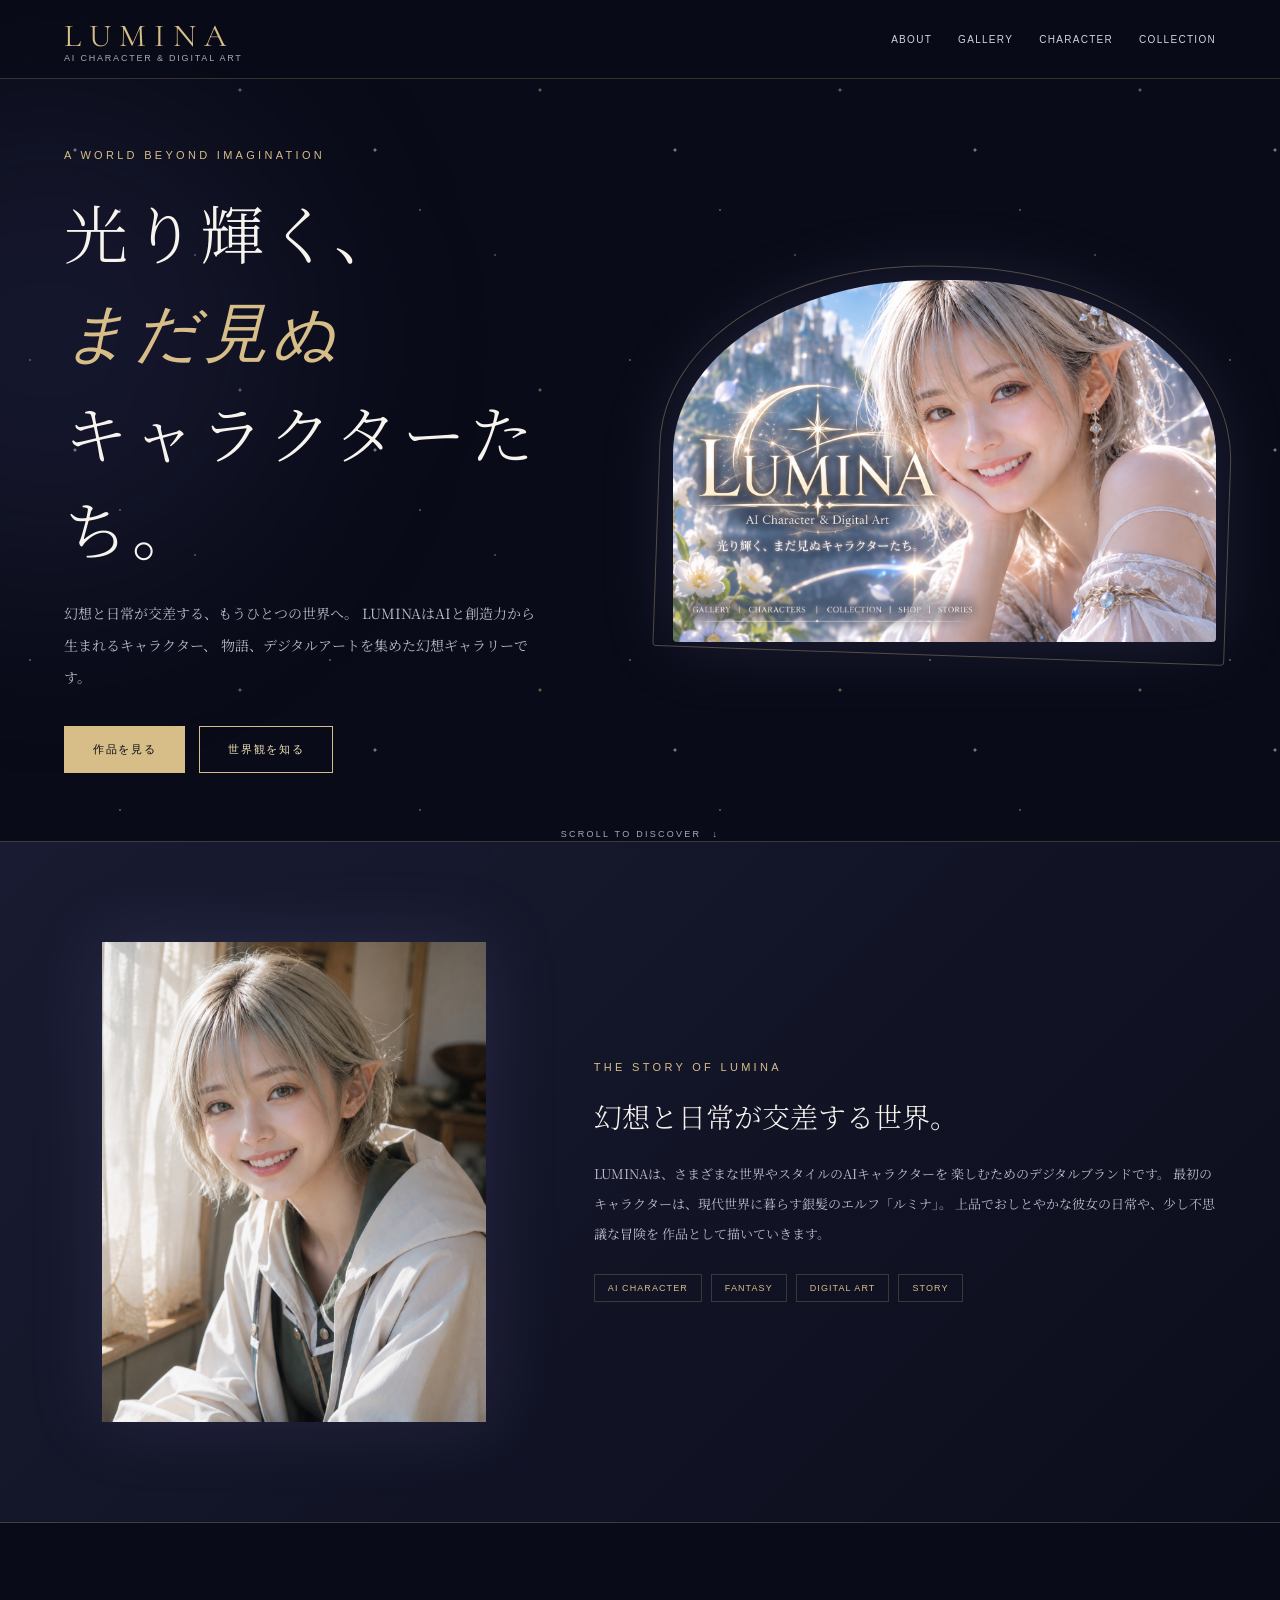
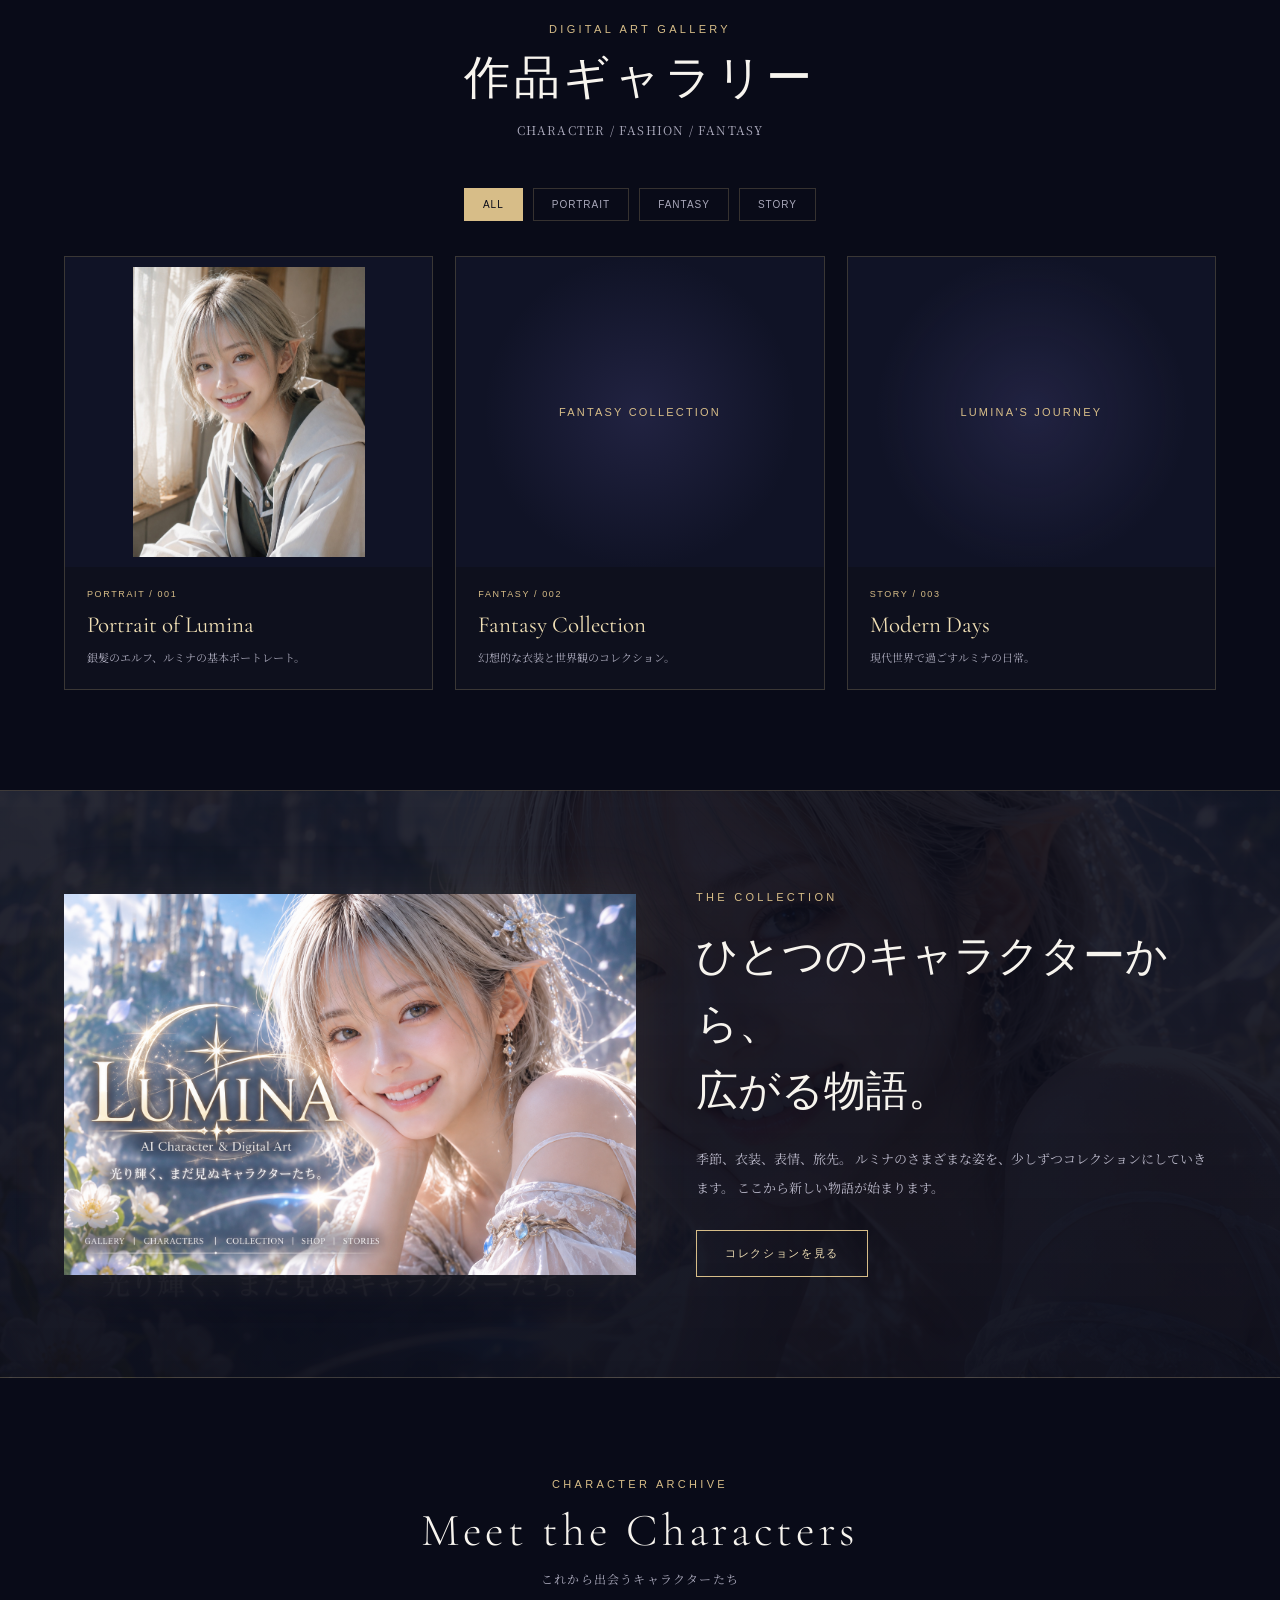
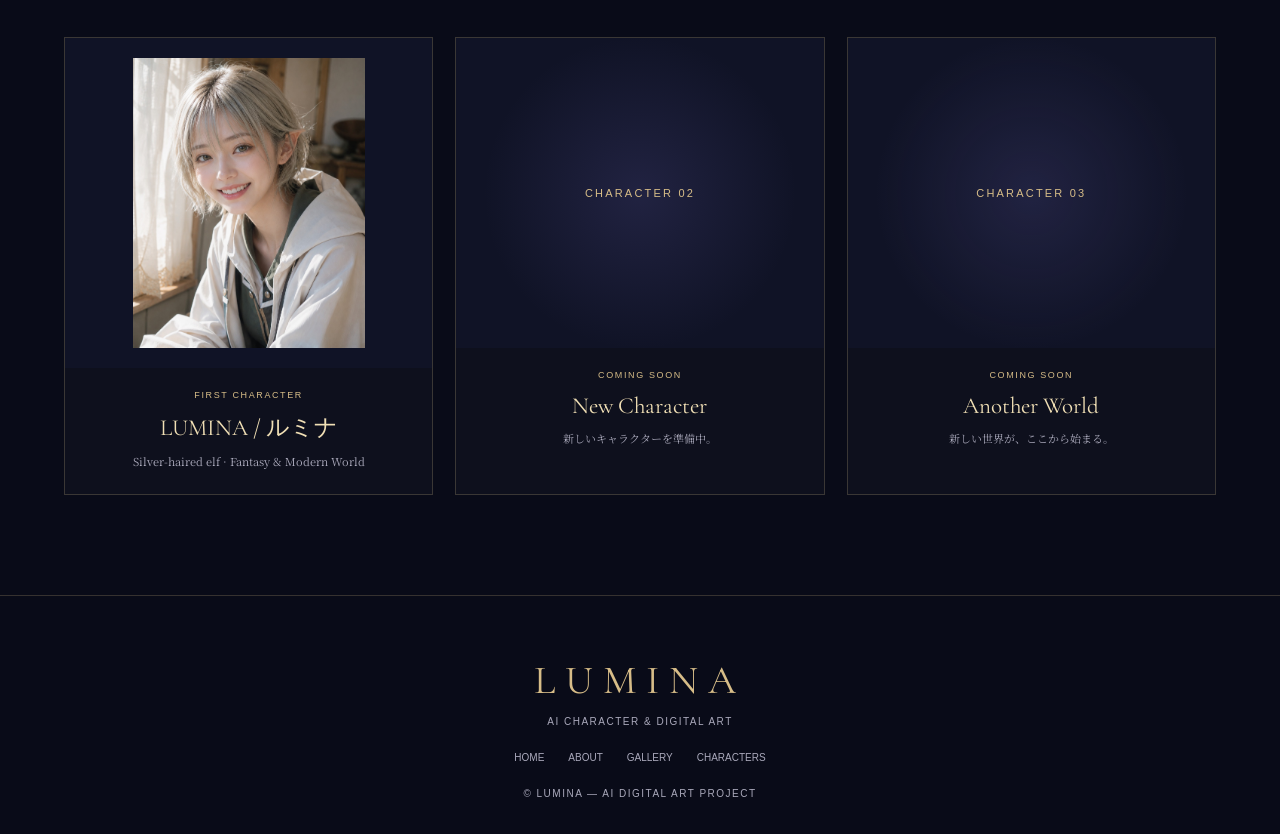
==== index.html @ 254a648f "Add files via upload" ====
<!DOCTYPE html>
<html lang="ja">
<head>
<meta charset="UTF-8">
<meta name="viewport" content="width=device-width, initial-scale=1.0">
<meta name="theme-color" content="#090b18">
<meta name="description" content="LUMINA — AI Character & Digital Art. 幻想と光が交差するキャラクターギャラリー。">
<title>LUMINA | AI Character & Digital Art</title>

<style>
@import url('https://fonts.googleapis.com/css2?family=Cormorant+Garamond:wght@300;400;500;600&family=Noto+Serif+JP:wght@300;400;500&display=swap');

:root {
  --bg: #090b18;
  --bg2: #111528;
  --gold: #d7bd88;
  --gold-light: #f0dfb5;
  --white: #f7f4ee;
  --muted: #aaa9bb;
  --line: rgba(215,189,136,.22);
}

* {
  box-sizing: border-box;
  margin: 0;
  padding: 0;
}

html {
  scroll-behavior: smooth;
  scroll-padding-top: 90px;
}

body {
  background: var(--bg);
  color: var(--white);
  font-family: "Noto Serif JP", serif;
  overflow-x: hidden;
}

a {
  color: inherit;
  text-decoration: none;
}

img {
  max-width: 100%;
  display: block;
}

.wrap {
  width: min(1180px, 90%);
  margin: auto;
}

/* 星空背景 */

.stars {
  position: fixed;
  inset: 0;
  pointer-events: none;
  z-index: -1;
  background:
    radial-gradient(1px 1px at 10% 20%, #fff 50%, transparent 100%),
    radial-gradient(2px 2px at 80% 30%, #d7bd88 50%, transparent 100%),
    radial-gradient(1px 1px at 40% 70%, #fff 50%, transparent 100%),
    radial-gradient(1px 1px at 65% 85%, #c7d7ff 50%, transparent 100%),
    radial-gradient(2px 2px at 25% 50%, #fff 50%, transparent 100%);
  background-size: 300px 300px;
  opacity: .45;
  animation: starMove 80s linear infinite;
}

@keyframes starMove {
  from { transform: translateY(0); }
  to { transform: translateY(-300px); }
}

.glow {
  position: fixed;
  width: 500px;
  height: 500px;
  border-radius: 50%;
  background: rgba(111,105,190,.12);
  filter: blur(100px);
  pointer-events: none;
  z-index: -1;
  top: 10%;
  left: -200px;
}

/* ヘッダー */

header {
  position: sticky;
  top: 0;
  z-index: 100;
  background: rgba(9,11,24,.82);
  backdrop-filter: blur(18px);
  border-bottom: 1px solid var(--line);
}

.nav {
  min-height: 78px;
  display: flex;
  align-items: center;
  justify-content: space-between;
  gap: 25px;
}

.logo {
  font-family: "Cormorant Garamond", serif;
  font-size: 32px;
  letter-spacing: .25em;
  color: var(--gold);
}

.logo small {
  display: block;
  font: 9px sans-serif;
  letter-spacing: .2em;
  color: var(--muted);
  margin-top: -2px;
}

nav {
  display: flex;
  gap: 26px;
  font: 10px sans-serif;
  letter-spacing: .13em;
  color: #d5d2df;
}

nav a {
  transition: color .3s;
}

nav a:hover {
  color: var(--gold);
}

/* 共通 */

.eyebrow {
  font: 11px sans-serif;
  letter-spacing: .3em;
  text-transform: uppercase;
  color: var(--gold);
}

.section-head {
  text-align: center;
  margin-bottom: 50px;
}

.section-head h2 {
  font: 300 clamp(30px,4vw,46px) "Cormorant Garamond", serif;
  margin: 12px 0;
  letter-spacing: .08em;
}

.section-head p {
  font-size: 12px;
  color: var(--muted);
  letter-spacing: .1em;
}

section {
  padding: 100px 0;
}

/* ヒーロー */

.hero {
  min-height: 650px;
  display: grid;
  grid-template-columns: 1fr 1fr;
  align-items: center;
  gap: 65px;
  padding-top: 70px;
  padding-bottom: 90px;
}

.hero-copy {
  animation: fadeUp 1.2s ease both;
}

.hero h1 {
  font-size: clamp(38px,5vw,68px);
  font-weight: 300;
  line-height: 1.5;
  margin: 22px 0;
  letter-spacing: .06em;
}

.hero h1 span {
  color: var(--gold);
  font-family: "Cormorant Garamond", serif;
  font-style: italic;
}

.lead {
  color: #b9b7c8;
  font-size: 14px;
  line-height: 2.3;
  max-width: 480px;
}

.buttons {
  display: flex;
  flex-wrap: wrap;
  gap: 14px;
  margin-top: 32px;
}

.btn {
  display: inline-block;
  padding: 15px 28px;
  border: 1px solid var(--gold);
  color: var(--gold-light);
  font: 11px sans-serif;
  letter-spacing: .15em;
  transition: .3s;
}

.btn:hover {
  background: var(--gold);
  color: var(--bg);
  transform: translateY(-3px);
  box-shadow: 0 8px 30px rgba(215,189,136,.18);
}

.btn.primary {
  background: var(--gold);
  color: var(--bg);
}

.hero-image {
  position: relative;
  animation: fadeIn 1.5s ease both;
}

.hero-image::before {
  content: "";
  position: absolute;
  inset: -14px;
  border: 1px solid rgba(215,189,136,.35);
  border-radius: 48% 48% 4px 4px;
  transform: rotate(2deg);
}

.hero-image img {
  width: 100%;
  max-height: 570px;
  object-fit: contain;
  border-radius: 48% 48% 4px 4px;
  position: relative;
  filter: drop-shadow(0 0 35px rgba(151,143,220,.16));
}

.image-caption {
  position: absolute;
  bottom: 20px;
  left: 20px;
  padding: 13px 18px;
  background: rgba(9,11,24,.82);
  border: 1px solid var(--line);
  color: var(--gold-light);
  font: 11px sans-serif;
  letter-spacing: .12em;
}

/* ボタンの光 */

.scroll-note {
  text-align: center;
  color: var(--muted);
  font: 9px sans-serif;
  letter-spacing: .25em;
  margin-top: -35px;
}

/* ABOUT */

.about {
  background: linear-gradient(135deg, rgba(26,29,51,.95), rgba(12,14,28,.95));
  border-top: 1px solid var(--line);
  border-bottom: 1px solid var(--line);
}

.about-grid {
  display: grid;
  grid-template-columns: .85fr 1.15fr;
  align-items: center;
  gap: 70px;
}

.about-image img {
  width: 100%;
  max-height: 480px;
  object-fit: contain;
  filter: drop-shadow(0 0 35px rgba(151,143,220,.15));
}

.about h3 {
  font-size: 28px;
  font-weight: 300;
  line-height: 1.8;
  margin: 18px 0;
}

.about p {
  color: #b9b7c8;
  font-size: 13px;
  line-height: 2.3;
}

.tags {
  display: flex;
  flex-wrap: wrap;
  gap: 9px;
  margin-top: 25px;
}

.tag {
  padding: 8px 13px;
  border: 1px solid var(--line);
  color: var(--gold);
  font: 9px sans-serif;
  letter-spacing: .12em;
}

/* ギャラリー */

.gallery-controls {
  display: flex;
  justify-content: center;
  flex-wrap: wrap;
  gap: 10px;
  margin-bottom: 35px;
}

.filter-btn {
  background: transparent;
  border: 1px solid var(--line);
  color: var(--muted);
  padding: 10px 18px;
  cursor: pointer;
  font: 10px sans-serif;
  letter-spacing: .1em;
  transition: .3s;
}

.filter-btn:hover,
.filter-btn.active {
  color: var(--bg);
  background: var(--gold);
  border-color: var(--gold);
}

.cards {
  display: grid;
  grid-template-columns: repeat(3,1fr);
  gap: 22px;
}

.card {
  background: rgba(255,255,255,.025);
  border: 1px solid var(--line);
  overflow: hidden;
  transition: .4s;
}

.card:hover {
  transform: translateY(-8px);
  border-color: rgba(215,189,136,.6);
  box-shadow: 0 18px 45px rgba(0,0,0,.2);
}

.card img {
  width: 100%;
  height: 310px;
  object-fit: contain;
  background: #101326;
  padding: 10px;
}

.card-body {
  padding: 22px;
}

.card h3 {
  font: 23px "Cormorant Garamond", serif;
  color: var(--gold-light);
  margin-bottom: 8px;
}

.card p {
  color: var(--muted);
  font-size: 11px;
  line-height: 1.9;
}

.card-category {
  font: 9px sans-serif;
  color: var(--gold);
  letter-spacing: .18em;
  margin-bottom: 12px;
}

.placeholder {
  height: 310px;
  display: flex;
  align-items: center;
  justify-content: center;
  background:
    radial-gradient(circle at center, rgba(111,105,190,.18), transparent 65%),
    #101326;
  color: var(--gold);
  font: 11px sans-serif;
  letter-spacing: .2em;
}

/* COLLECTION */

.collection {
  background:
    linear-gradient(rgba(9,11,24,.88),rgba(9,11,24,.95)),
    url("assets/lumina-brand-poster.png") center/cover;
  border-top: 1px solid var(--line);
  border-bottom: 1px solid var(--line);
}

.collection-grid {
  display: grid;
  grid-template-columns: 1.1fr 1fr;
  gap: 60px;
  align-items: center;
}

.collection img {
  width: 100%;
  max-height: 500px;
  object-fit: contain;
  filter: drop-shadow(0 0 25px rgba(215,189,136,.1));
}

.collection h3 {
  font: 300 clamp(28px,4vw,42px) "Cormorant Garamond", serif;
  line-height: 1.6;
  margin: 20px 0;
}

.collection p {
  color: #b9b7c8;
  font-size: 13px;
  line-height: 2.2;
  margin-bottom: 28px;
}

/* キャラクター */

.character-card {
  text-align: center;
}

.character-card img {
  height: 330px;
  object-fit: contain;
  padding: 20px;
}

.character-card .card-body {
  text-align: center;
}

/* フッター */

footer {
  padding: 60px 0 35px;
  text-align: center;
  border-top: 1px solid var(--line);
}

.footlogo {
  font: 40px "Cormorant Garamond", serif;
  letter-spacing: .25em;
  color: var(--gold);
}

footer p {
  font: 10px sans-serif;
  color: var(--muted);
  letter-spacing: .15em;
  margin-top: 12px;
}

.footer-links {
  display: flex;
  justify-content: center;
  gap: 24px;
  margin: 25px 0;
  font: 10px sans-serif;
  color: var(--muted);
}

/* スクロール表示アニメーション */

.reveal {
  opacity: 0;
  transform: translateY(35px);
  transition: opacity .8s ease, transform .8s ease;
}

.reveal.visible {
  opacity: 1;
  transform: translateY(0);
}

@keyframes fadeUp {
  from { opacity: 0; transform: translateY(25px); }
  to { opacity: 1; transform: translateY(0); }
}

@keyframes fadeIn {
  from { opacity: 0; }
  to { opacity: 1; }
}

/* スマホ対応 */

@media(max-width: 760px) {
  .nav {
    min-height: 68px;
    flex-wrap: wrap;
    padding: 12px 0;
  }

  .logo {
    font-size: 27px;
  }

  nav {
    width: 100%;
    justify-content: space-between;
    gap: 8px;
    font-size: 9px;
  }

  section {
    padding: 70px 0;
  }

  .hero {
    grid-template-columns: 1fr;
    gap: 35px;
    padding-top: 40px;
  }

  .hero-image {
    order: -1;
  }

  .hero-image img {
    max-height: 430px;
  }

  .hero h1 {
    font-size: 39px;
  }

  .about-grid,
  .collection-grid {
    grid-template-columns: 1fr;
    gap: 35px;
  }

  .about-image img {
    max-height: 350px;
  }

  .cards {
    grid-template-columns: 1fr;
  }

  .card img,
  .placeholder {
    height: 330px;
  }

  .footer-links {
    flex-wrap: wrap;
  }
}

@media(prefers-reduced-motion: reduce) {
  *, *::before, *::after {
    animation-duration: .01ms !important;
    transition-duration: .01ms !important;
    scroll-behavior: auto !important;
  }
}


/* ギャラリー拡大表示 */
.gallery-modal {
  position: fixed;
  inset: 0;
  z-index: 9999;
  background: rgba(5, 6, 15, 0.96);
  display: none;
  align-items: center;
  justify-content: center;
  padding: 25px;
}

.gallery-modal.open {
  display: flex;
}

.gallery-modal img {
  max-width: 90%;
  max-height: 85vh;
  object-fit: contain;
  box-shadow: 0 0 40px rgba(215,189,136,.15);
}

.modal-close,
.modal-prev,
.modal-next {
  position: absolute;
  background: transparent;
  border: 1px solid rgba(215,189,136,.5);
  color: #f0dfb5;
  cursor: pointer;
  padding: 12px 18px;
  font-size: 20px;
}

.modal-close {
  top: 20px;
  right: 20px;
}

.modal-prev {
  left: 20px;
}

.modal-next {
  right: 20px;
}

.modal-count {
  position: absolute;
  bottom: 20px;
  color: #d7bd88;
  font: 12px sans-serif;
  letter-spacing: .15em;
}

#gallery .card img {
  cursor: zoom-in;
}

@media(max-width: 600px) {
  .modal-prev {
    left: 5px;
  }

  .modal-next {
    right: 5px;
  }

  .gallery-modal img {
    max-width: 100%;
    max-height: 75vh;
  }
}

  
</style>

<style>
/* ギャラリー画像をクリックできるようにする */
#gallery .card img {
  cursor: zoom-in;
}

/* 拡大画面 */
.gallery-modal {
  position: fixed;
  inset: 0;
  z-index: 99999;
  background: rgba(5, 6, 15, 0.96);
  display: none;
  align-items: center;
  justify-content: center;
  padding: 25px;
}

.gallery-modal.open {
  display: flex;
}

.gallery-modal img {
  max-width: 90%;
  max-height: 85vh;
  object-fit: contain;
}
</style>
  
</head>

<body>

<div class="stars"></div>
<div class="glow"></div>

<header>
  <div class="wrap nav">
    <a class="logo" href="#home">
      LUMINA
      <small>AI CHARACTER & DIGITAL ART</small>
    </a>

    <nav>
      <a href="#about">ABOUT</a>
      <a href="#gallery">GALLERY</a>
      <a href="#characters">CHARACTER</a>
      <a href="#collection">COLLECTION</a>
    </nav>
  </div>
</header>

<main>

<!-- メインビジュアル -->
<section class="wrap hero" id="home">

  <div class="hero-copy">
    <div class="eyebrow">A world beyond imagination</div>

    <h1>
      光り輝く、<br>
      <span>まだ見ぬ</span><br>
      キャラクターたち。
    </h1>

    <p class="lead">
      幻想と日常が交差する、もうひとつの世界へ。
      LUMINAはAIと創造力から生まれるキャラクター、
      物語、デジタルアートを集めた幻想ギャラリーです。
    </p>

    <div class="buttons">
      <a class="btn primary" href="#gallery">作品を見る</a>
      <a class="btn" href="#about">世界観を知る</a>
    </div>
  </div>

  <div class="hero-image">
    <img src="assets/lumina-brand-poster.png"
         alt="LUMINAのメインビジュアル">
  </div>

</section>

<div class="scroll-note">SCROLL TO DISCOVER　↓</div>

<!-- ブランド紹介 -->
<section class="about" id="about">
  <div class="wrap about-grid reveal">

    <div class="about-image">
      <img src="assets/lumina-character.png" alt="銀髪のエルフ、ルミナ">
    </div>

    <div>
      <div class="eyebrow">The Story of LUMINA</div>

      <h3>幻想と日常が交差する世界。</h3>

      <p>
        LUMINAは、さまざまな世界やスタイルのAIキャラクターを
        楽しむためのデジタルブランドです。
        最初のキャラクターは、現代世界に暮らす銀髪のエルフ「ルミナ」。
        上品でおしとやかな彼女の日常や、少し不思議な冒険を
        作品として描いていきます。
      </p>

      <div class="tags">
        <span class="tag">AI CHARACTER</span>
        <span class="tag">FANTASY</span>
        <span class="tag">DIGITAL ART</span>
        <span class="tag">STORY</span>
      </div>
    </div>

  </div>
</section>

<!-- ギャラリー -->
<section id="gallery">
  <div class="wrap">

    <div class="section-head reveal">
      <div class="eyebrow">Digital Art Gallery</div>
      <h2>作品ギャラリー</h2>
      <p>CHARACTER / FASHION / FANTASY</p>
    </div>

    <div class="gallery-controls reveal">
      <button class="filter-btn active" data-filter="all">ALL</button>
      <button class="filter-btn" data-filter="portrait">PORTRAIT</button>
      <button class="filter-btn" data-filter="fantasy">FANTASY</button>
      <button class="filter-btn" data-filter="story">STORY</button>
    </div>

    <div class="cards">

      <article class="card reveal" data-category="portrait">
        <img src="assets/lumina-character.png" alt="ルミナのポートレート">
        <div class="card-body">
          <div class="card-category">PORTRAIT / 001</div>
          <h3>Portrait of Lumina</h3>
          <p>銀髪のエルフ、ルミナの基本ポートレート。</p>
        </div>
      </article>

      <article class="card reveal" data-category="fantasy">
        <div class="placeholder">FANTASY COLLECTION</div>
        <div class="card-body">
          <div class="card-category">FANTASY / 002</div>
          <h3>Fantasy Collection</h3>
          <p>幻想的な衣装と世界観のコレクション。</p>
        </div>
      </article>

      <article class="card reveal" data-category="story">
        <div class="placeholder">LUMINA'S JOURNEY</div>
        <div class="card-body">
          <div class="card-category">STORY / 003</div>
          <h3>Modern Days</h3>
          <p>現代世界で過ごすルミナの日常。</p>
        </div>
      </article>

    </div>
  </div>
</section>

<!-- コレクション -->
<section class="collection" id="collection">
  <div class="wrap collection-grid reveal">

    <div>
      <img src="assets/lumina-brand-poster.png" alt="LUMINAコレクション">
    </div>

    <div>
      <div class="eyebrow">The Collection</div>

      <h3>
        ひとつのキャラクターから、<br>
        広がる物語。
      </h3>

      <p>
        季節、衣装、表情、旅先。
        ルミナのさまざまな姿を、少しずつコレクションにしていきます。
        ここから新しい物語が始まります。
      </p>

      <a class="btn" href="#gallery">コレクションを見る</a>
    </div>

  </div>
</section>

<!-- キャラクター図鑑 -->
<section id="characters">
  <div class="wrap">

    <div class="section-head reveal">
      <div class="eyebrow">Character Archive</div>
      <h2>Meet the Characters</h2>
      <p>これから出会うキャラクターたち</p>
    </div>

    <div class="cards">

      <article class="card character-card reveal">
        <img src="assets/lumina-character.png" alt="ルミナ">
        <div class="card-body">
          <div class="card-category">FIRST CHARACTER</div>
          <h3>LUMINA / ルミナ</h3>
          <p>Silver-haired elf · Fantasy & Modern World</p>
        </div>
      </article>

      <article class="card character-card reveal">
        <div class="placeholder">CHARACTER 02</div>
        <div class="card-body">
          <div class="card-category">COMING SOON</div>
          <h3>New Character</h3>
          <p>新しいキャラクターを準備中。</p>
        </div>
      </article>

      <article class="card character-card reveal">
        <div class="placeholder">CHARACTER 03</div>
        <div class="card-body">
          <div class="card-category">COMING SOON</div>
          <h3>Another World</h3>
          <p>新しい世界が、ここから始まる。</p>
        </div>
      </article>

    </div>
  </div>
</section>

</main>

<footer id="contact">
  <div class="wrap">
    <div class="footlogo">LUMINA</div>
    <p>AI CHARACTER & DIGITAL ART</p>

    <div class="footer-links">
      <a href="#home">HOME</a>
      <a href="#about">ABOUT</a>
      <a href="#gallery">GALLERY</a>
      <a href="#characters">CHARACTERS</a>
    </div>

    <p>© LUMINA — AI DIGITAL ART PROJECT</p>
  </div>
</footer>



<!-- ギャラリー拡大画面 -->  
<div class="gallery-modal" id="galleryModal">
  <button class="modal-close" id="modalClose">×</button>
  <button class="modal-prev" id="modalPrev">❮</button>
  <img id="modalImage" src="" alt="拡大画像">
  <button class="modal-next" id="modalNext">❯</button>
  <div class="modal-count" id="modalCount"></div>
</div>
  
<script>
// スクロールすると各セクションがふわっと表示される
const observer = new IntersectionObserver((entries) => {
  entries.forEach(entry => {
    if (entry.isIntersecting) {
      entry.target.classList.add("visible");
      observer.unobserve(entry.target);
    }
  });
}, {
  threshold: 0.12
});

document.querySelectorAll(".reveal").forEach(element => {
  observer.observe(element);
});

// ギャラリーのカテゴリ切り替え
const filterButtons = document.querySelectorAll(".filter-btn");
const galleryCards = document.querySelectorAll("#gallery .card");

filterButtons.forEach(button => {
  button.addEventListener("click", () => {
    filterButtons.forEach(item => item.classList.remove("active"));
    button.classList.add("active");

    const filter = button.dataset.filter;

    galleryCards.forEach(card => {
      const category = card.dataset.category;
      const show = filter === "all" || category === filter;

      card.style.display = show ? "" : "none";
    });
  });
});



/* ギャラリー拡大・スライド機能 */
const galleryImages = Array.from(
  document.querySelectorAll("#gallery .cards .card img")
);

// 画像の枚数を確認
console.log("ギャラリー画像の枚数:", galleryImages.length);

const modal = document.getElementById("galleryModal");
const modalImage = document.getElementById("modalImage");
const modalCount = document.getElementById("modalCount");

let currentImage = 0;

function showGalleryImage(index) {
  if (galleryImages.length === 0) return;

  currentImage =
    (index + galleryImages.length) % galleryImages.length;

  modalImage.src = galleryImages[currentImage].src;
  modalImage.alt = galleryImages[currentImage].alt;
  modalCount.textContent =
    `${currentImage + 1} / ${galleryImages.length}`;

  modal.classList.add("open");
}

galleryImages.forEach((img, index) => {
  img.addEventListener("click", () => {
    showGalleryImage(index);
  });
});


document.getElementById("modalClose").onclick = () => {
  modal.classList.remove("open");
};

document.getElementById("modalPrev").onclick = () => {
  showGalleryImage(currentImage - 1);
};

document.getElementById("modalNext").onclick = () => {
  showGalleryImage(currentImage + 1);
};

// 背景をクリックして閉じる
modal.addEventListener("click", event => {
  if (event.target === modal) {
    modal.classList.remove("open");
  }
});

// キーボード操作
document.addEventListener("keydown", event => {
  if (!modal.classList.contains("open")) return;

  if (event.key === "Escape") {
    modal.classList.remove("open");
  }

  if (event.key === "ArrowRight") {
    showGalleryImage(currentImage + 1);
  }

  
  if (event.key === "ArrowLeft") {
    showGalleryImage(currentImage - 1);
  }
});

// JavaScriptはここで終了
</script>
</body>
</html>
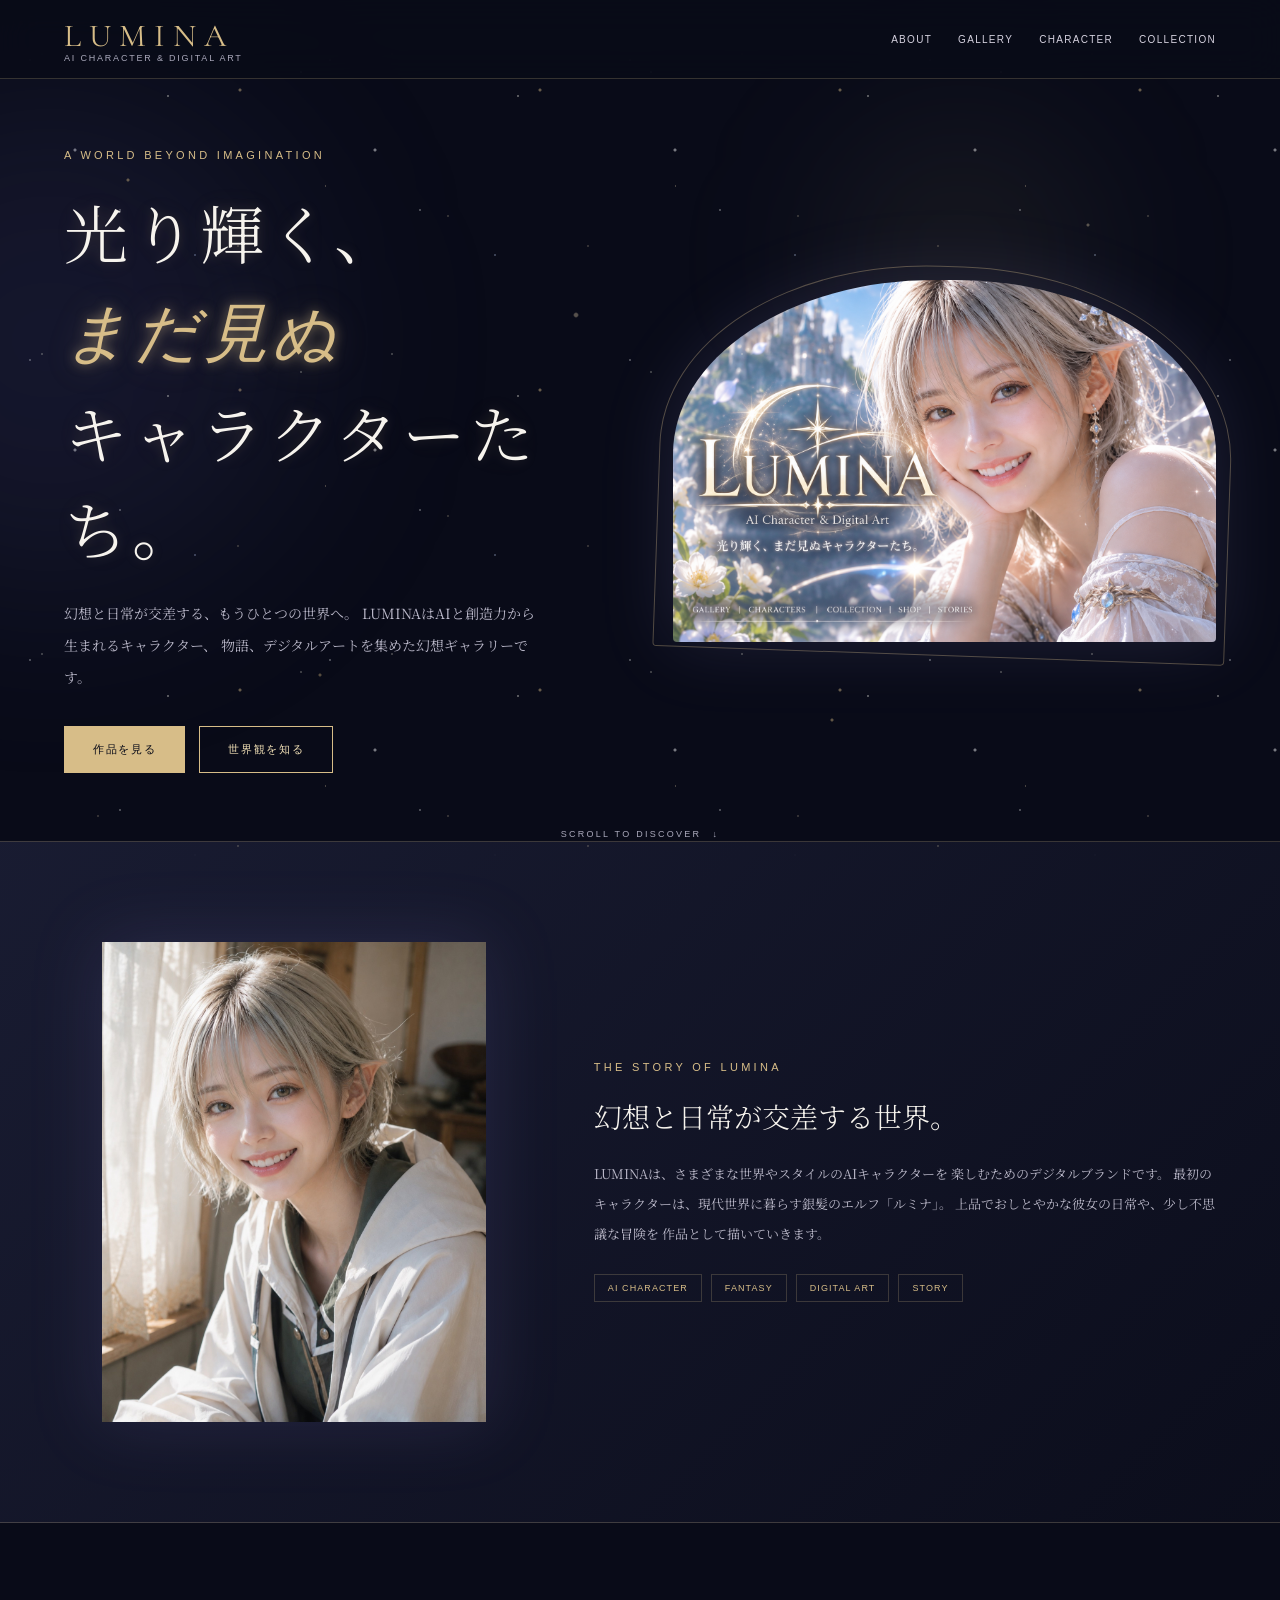
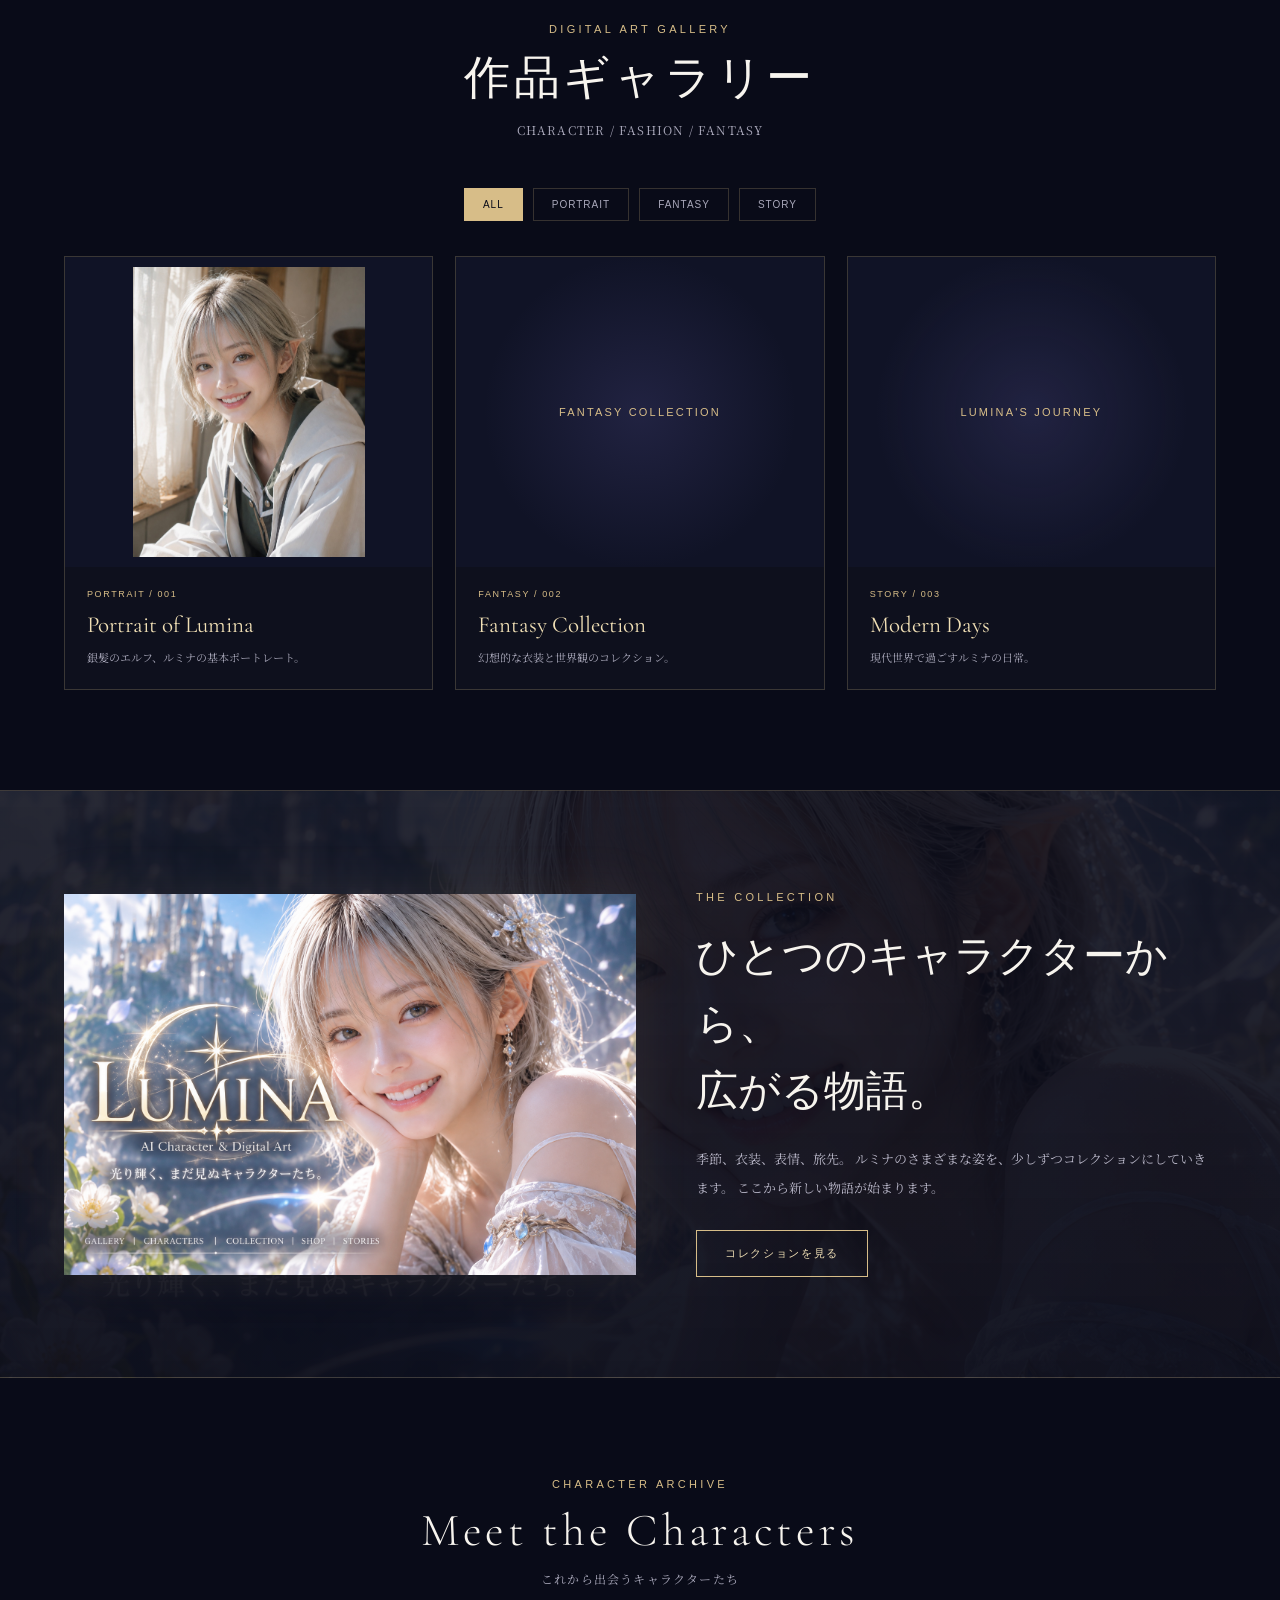
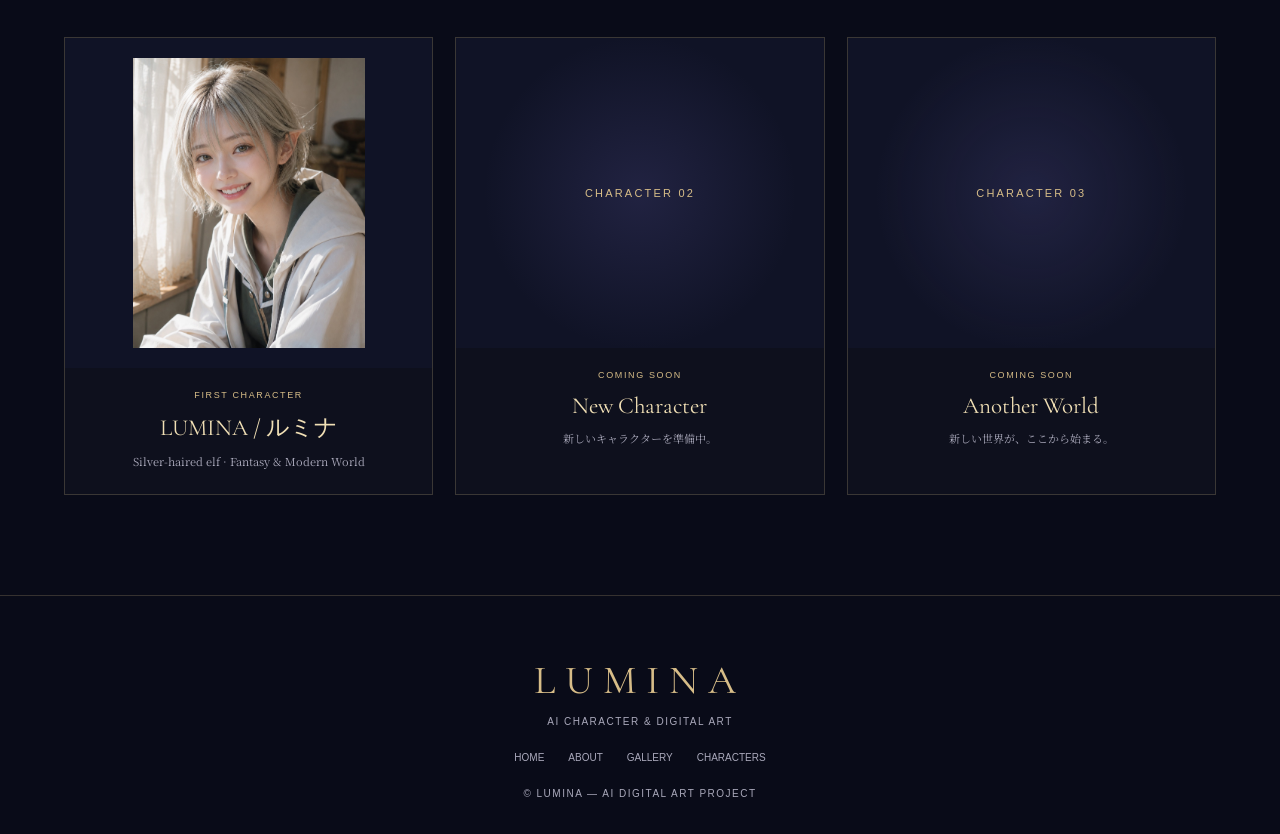
==== commit 3704afa8: "Update LUMINA website" ====
--- a/index.html
+++ b/index.html
@@ -6,6 +6,7 @@
 <meta name="theme-color" content="#090b18">
 <meta name="description" content="LUMINA — AI Character & Digital Art. 幻想と光が交差するキャラクターギャラリー。">
 <title>LUMINA | AI Character & Digital Art</title>
+<link rel="stylesheet" href="css/style.css">
 
 <style>
 @import url('https://fonts.googleapis.com/css2?family=Cormorant+Garamond:wght@300;400;500;600&family=Noto+Serif+JP:wght@300;400;500&display=swap');
@@ -949,118 +950,7 @@
   <div class="modal-count" id="modalCount"></div>
 </div>
   
-<script>
-// スクロールすると各セクションがふわっと表示される
-const observer = new IntersectionObserver((entries) => {
-  entries.forEach(entry => {
-    if (entry.isIntersecting) {
-      entry.target.classList.add("visible");
-      observer.unobserve(entry.target);
-    }
-  });
-}, {
-  threshold: 0.12
-});
-
-document.querySelectorAll(".reveal").forEach(element => {
-  observer.observe(element);
-});
-
-// ギャラリーのカテゴリ切り替え
-const filterButtons = document.querySelectorAll(".filter-btn");
-const galleryCards = document.querySelectorAll("#gallery .card");
-
-filterButtons.forEach(button => {
-  button.addEventListener("click", () => {
-    filterButtons.forEach(item => item.classList.remove("active"));
-    button.classList.add("active");
-
-    const filter = button.dataset.filter;
-
-    galleryCards.forEach(card => {
-      const category = card.dataset.category;
-      const show = filter === "all" || category === filter;
-
-      card.style.display = show ? "" : "none";
-    });
-  });
-});
-
-
-
-/* ギャラリー拡大・スライド機能 */
-const galleryImages = Array.from(
-  document.querySelectorAll("#gallery .cards .card img")
-);
-
-// 画像の枚数を確認
-console.log("ギャラリー画像の枚数:", galleryImages.length);
-
-const modal = document.getElementById("galleryModal");
-const modalImage = document.getElementById("modalImage");
-const modalCount = document.getElementById("modalCount");
-
-let currentImage = 0;
-
-function showGalleryImage(index) {
-  if (galleryImages.length === 0) return;
-
-  currentImage =
-    (index + galleryImages.length) % galleryImages.length;
-
-  modalImage.src = galleryImages[currentImage].src;
-  modalImage.alt = galleryImages[currentImage].alt;
-  modalCount.textContent =
-    `${currentImage + 1} / ${galleryImages.length}`;
-
-  modal.classList.add("open");
-}
-
-galleryImages.forEach((img, index) => {
-  img.addEventListener("click", () => {
-    showGalleryImage(index);
-  });
-});
-
-
-document.getElementById("modalClose").onclick = () => {
-  modal.classList.remove("open");
-};
-
-document.getElementById("modalPrev").onclick = () => {
-  showGalleryImage(currentImage - 1);
-};
-
-document.getElementById("modalNext").onclick = () => {
-  showGalleryImage(currentImage + 1);
-};
-
-// 背景をクリックして閉じる
-modal.addEventListener("click", event => {
-  if (event.target === modal) {
-    modal.classList.remove("open");
-  }
-});
-
-// キーボード操作
-document.addEventListener("keydown", event => {
-  if (!modal.classList.contains("open")) return;
-
-  if (event.key === "Escape") {
-    modal.classList.remove("open");
-  }
-
-  if (event.key === "ArrowRight") {
-    showGalleryImage(currentImage + 1);
-  }
-
-  
-  if (event.key === "ArrowLeft") {
-    showGalleryImage(currentImage - 1);
-  }
-});
-
-// JavaScriptはここで終了
-</script>
+
+<script src="js/script.js" defer></script>
 </body>
 </html>
--- a/css/style.css
+++ b/css/style.css
@@ -0,0 +1,987 @@
+
+@import url('https://fonts.googleapis.com/css2?family=Cormorant+Garamond:wght@300;400;500;600&family=Noto+Serif+JP:wght@300;400;500&display=swap');
+
+:root {
+  --bg: #090b18;
+  --bg2: #111528;
+  --gold: #d7bd88;
+  --gold-light: #f0dfb5;
+  --white: #f7f4ee;
+  --muted: #aaa9bb;
+  --line: rgba(215,189,136,.22);
+}
+
+* {
+  box-sizing: border-box;
+  margin: 0;
+  padding: 0;
+}
+
+html {
+  scroll-behavior: smooth;
+  scroll-padding-top: 90px;
+}
+
+body {
+  background: var(--bg);
+  color: var(--white);
+  font-family: "Noto Serif JP", serif;
+  overflow-x: hidden;
+}
+
+a {
+  color: inherit;
+  text-decoration: none;
+}
+
+img {
+  max-width: 100%;
+  display: block;
+}
+
+.wrap {
+  width: min(1180px, 90%);
+  margin: auto;
+}
+
+/* 星空背景 */
+
+.stars {
+  position: fixed;
+  inset: 0;
+  pointer-events: none;
+  z-index: -1;
+  background:
+    radial-gradient(1px 1px at 10% 20%, #fff 50%, transparent 100%),
+    radial-gradient(2px 2px at 80% 30%, #d7bd88 50%, transparent 100%),
+    radial-gradient(1px 1px at 40% 70%, #fff 50%, transparent 100%),
+    radial-gradient(1px 1px at 65% 85%, #c7d7ff 50%, transparent 100%),
+    radial-gradient(2px 2px at 25% 50%, #fff 50%, transparent 100%);
+  background-size: 300px 300px;
+  opacity: .45;
+  animation: starMove 80s linear infinite;
+}
+
+@keyframes starMove {
+  from { transform: translateY(0); }
+  to { transform: translateY(-300px); }
+}
+
+.glow {
+  position: fixed;
+  width: 500px;
+  height: 500px;
+  border-radius: 50%;
+  background: rgba(111,105,190,.12);
+  filter: blur(100px);
+  pointer-events: none;
+  z-index: -1;
+  top: 10%;
+  left: -200px;
+}
+
+/* ヘッダー */
+
+header {
+  position: sticky;
+  top: 0;
+  z-index: 100;
+  background: rgba(9,11,24,.82);
+  backdrop-filter: blur(18px);
+  border-bottom: 1px solid var(--line);
+}
+
+.nav {
+  min-height: 78px;
+  display: flex;
+  align-items: center;
+  justify-content: space-between;
+  gap: 25px;
+}
+
+.logo {
+  font-family: "Cormorant Garamond", serif;
+  font-size: 32px;
+  letter-spacing: .25em;
+  color: var(--gold);
+}
+
+.logo small {
+  display: block;
+  font: 9px sans-serif;
+  letter-spacing: .2em;
+  color: var(--muted);
+  margin-top: -2px;
+}
+
+nav {
+  display: flex;
+  gap: 26px;
+  font: 10px sans-serif;
+  letter-spacing: .13em;
+  color: #d5d2df;
+}
+
+nav a {
+  transition: color .3s;
+}
+
+nav a:hover {
+  color: var(--gold);
+}
+
+/* 共通 */
+
+.eyebrow {
+  font: 11px sans-serif;
+  letter-spacing: .3em;
+  text-transform: uppercase;
+  color: var(--gold);
+}
+
+.section-head {
+  text-align: center;
+  margin-bottom: 50px;
+}
+
+.section-head h2 {
+  font: 300 clamp(30px,4vw,46px) "Cormorant Garamond", serif;
+  margin: 12px 0;
+  letter-spacing: .08em;
+}
+
+.section-head p {
+  font-size: 12px;
+  color: var(--muted);
+  letter-spacing: .1em;
+}
+
+section {
+  padding: 100px 0;
+}
+
+/* ヒーロー */
+
+.hero {
+  min-height: 650px;
+  display: grid;
+  grid-template-columns: 1fr 1fr;
+  align-items: center;
+  gap: 65px;
+  padding-top: 70px;
+  padding-bottom: 90px;
+}
+
+.hero-copy {
+  animation: fadeUp 1.2s ease both;
+}
+
+.hero h1 {
+  font-size: clamp(38px,5vw,68px);
+  font-weight: 300;
+  line-height: 1.5;
+  margin: 22px 0;
+  letter-spacing: .06em;
+}
+
+.hero h1 span {
+  color: var(--gold);
+  font-family: "Cormorant Garamond", serif;
+  font-style: italic;
+}
+
+.lead {
+  color: #b9b7c8;
+  font-size: 14px;
+  line-height: 2.3;
+  max-width: 480px;
+}
+
+.buttons {
+  display: flex;
+  flex-wrap: wrap;
+  gap: 14px;
+  margin-top: 32px;
+}
+
+.btn {
+  display: inline-block;
+  padding: 15px 28px;
+  border: 1px solid var(--gold);
+  color: var(--gold-light);
+  font: 11px sans-serif;
+  letter-spacing: .15em;
+  transition: .3s;
+}
+
+.btn:hover {
+  background: var(--gold);
+  color: var(--bg);
+  transform: translateY(-3px);
+  box-shadow: 0 8px 30px rgba(215,189,136,.18);
+}
+
+.btn.primary {
+  background: var(--gold);
+  color: var(--bg);
+}
+
+.hero-image {
+  position: relative;
+  animation: fadeIn 1.5s ease both;
+}
+
+.hero-image::before {
+  content: "";
+  position: absolute;
+  inset: -14px;
+  border: 1px solid rgba(215,189,136,.35);
+  border-radius: 48% 48% 4px 4px;
+  transform: rotate(2deg);
+}
+
+.hero-image img {
+  width: 100%;
+  max-height: 570px;
+  object-fit: contain;
+  border-radius: 48% 48% 4px 4px;
+  position: relative;
+  filter: drop-shadow(0 0 35px rgba(151,143,220,.16));
+}
+
+.image-caption {
+  position: absolute;
+  bottom: 20px;
+  left: 20px;
+  padding: 13px 18px;
+  background: rgba(9,11,24,.82);
+  border: 1px solid var(--line);
+  color: var(--gold-light);
+  font: 11px sans-serif;
+  letter-spacing: .12em;
+}
+
+/* ボタンの光 */
+
+.scroll-note {
+  text-align: center;
+  color: var(--muted);
+  font: 9px sans-serif;
+  letter-spacing: .25em;
+  margin-top: -35px;
+}
+
+/* ABOUT */
+
+.about {
+  background: linear-gradient(135deg, rgba(26,29,51,.95), rgba(12,14,28,.95));
+  border-top: 1px solid var(--line);
+  border-bottom: 1px solid var(--line);
+}
+
+.about-grid {
+  display: grid;
+  grid-template-columns: .85fr 1.15fr;
+  align-items: center;
+  gap: 70px;
+}
+
+.about-image img {
+  width: 100%;
+  max-height: 480px;
+  object-fit: contain;
+  filter: drop-shadow(0 0 35px rgba(151,143,220,.15));
+}
+
+.about h3 {
+  font-size: 28px;
+  font-weight: 300;
+  line-height: 1.8;
+  margin: 18px 0;
+}
+
+.about p {
+  color: #b9b7c8;
+  font-size: 13px;
+  line-height: 2.3;
+}
+
+.tags {
+  display: flex;
+  flex-wrap: wrap;
+  gap: 9px;
+  margin-top: 25px;
+}
+
+.tag {
+  padding: 8px 13px;
+  border: 1px solid var(--line);
+  color: var(--gold);
+  font: 9px sans-serif;
+  letter-spacing: .12em;
+}
+
+/* ギャラリー */
+
+.gallery-controls {
+  display: flex;
+  justify-content: center;
+  flex-wrap: wrap;
+  gap: 10px;
+  margin-bottom: 35px;
+}
+
+.filter-btn {
+  background: transparent;
+  border: 1px solid var(--line);
+  color: var(--muted);
+  padding: 10px 18px;
+  cursor: pointer;
+  font: 10px sans-serif;
+  letter-spacing: .1em;
+  transition: .3s;
+}
+
+.filter-btn:hover,
+.filter-btn.active {
+  color: var(--bg);
+  background: var(--gold);
+  border-color: var(--gold);
+}
+
+.cards {
+  display: grid;
+  grid-template-columns: repeat(3,1fr);
+  gap: 22px;
+}
+
+.card {
+  background: rgba(255,255,255,.025);
+  border: 1px solid var(--line);
+  overflow: hidden;
+  transition: .4s;
+}
+
+.card:hover {
+  transform: translateY(-8px);
+  border-color: rgba(215,189,136,.6);
+  box-shadow: 0 18px 45px rgba(0,0,0,.2);
+}
+
+.card img {
+  width: 100%;
+  height: 310px;
+  object-fit: contain;
+  background: #101326;
+  padding: 10px;
+}
+
+.card-body {
+  padding: 22px;
+}
+
+.card h3 {
+  font: 23px "Cormorant Garamond", serif;
+  color: var(--gold-light);
+  margin-bottom: 8px;
+}
+
+.card p {
+  color: var(--muted);
+  font-size: 11px;
+  line-height: 1.9;
+}
+
+.card-category {
+  font: 9px sans-serif;
+  color: var(--gold);
+  letter-spacing: .18em;
+  margin-bottom: 12px;
+}
+
+.placeholder {
+  height: 310px;
+  display: flex;
+  align-items: center;
+  justify-content: center;
+  background:
+    radial-gradient(circle at center, rgba(111,105,190,.18), transparent 65%),
+    #101326;
+  color: var(--gold);
+  font: 11px sans-serif;
+  letter-spacing: .2em;
+}
+
+/* COLLECTION */
+
+.collection {
+  background:
+    linear-gradient(rgba(9,11,24,.88),rgba(9,11,24,.95)),
+    url("../assets/lumina-brand-poster.png") center/cover;
+  border-top: 1px solid var(--line);
+  border-bottom: 1px solid var(--line);
+}
+
+.collection-grid {
+  display: grid;
+  grid-template-columns: 1.1fr 1fr;
+  gap: 60px;
+  align-items: center;
+}
+
+.collection img {
+  width: 100%;
+  max-height: 500px;
+  object-fit: contain;
+  filter: drop-shadow(0 0 25px rgba(215,189,136,.1));
+}
+
+.collection h3 {
+  font: 300 clamp(28px,4vw,42px) "Cormorant Garamond", serif;
+  line-height: 1.6;
+  margin: 20px 0;
+}
+
+.collection p {
+  color: #b9b7c8;
+  font-size: 13px;
+  line-height: 2.2;
+  margin-bottom: 28px;
+}
+
+/* キャラクター */
+
+.character-card {
+  text-align: center;
+}
+
+.character-card img {
+  height: 330px;
+  object-fit: contain;
+  padding: 20px;
+}
+
+.character-card .card-body {
+  text-align: center;
+}
+
+/* フッター */
+
+footer {
+  padding: 60px 0 35px;
+  text-align: center;
+  border-top: 1px solid var(--line);
+}
+
+.footlogo {
+  font: 40px "Cormorant Garamond", serif;
+  letter-spacing: .25em;
+  color: var(--gold);
+}
+
+footer p {
+  font: 10px sans-serif;
+  color: var(--muted);
+  letter-spacing: .15em;
+  margin-top: 12px;
+}
+
+.footer-links {
+  display: flex;
+  justify-content: center;
+  gap: 24px;
+  margin: 25px 0;
+  font: 10px sans-serif;
+  color: var(--muted);
+}
+
+/* スクロール表示アニメーション */
+
+.reveal {
+  opacity: 0;
+  transform: translateY(35px);
+  transition: opacity .8s ease, transform .8s ease;
+}
+
+.reveal.visible {
+  opacity: 1;
+  transform: translateY(0);
+}
+
+@keyframes fadeUp {
+  from { opacity: 0; transform: translateY(25px); }
+  to { opacity: 1; transform: translateY(0); }
+}
+
+@keyframes fadeIn {
+  from { opacity: 0; }
+  to { opacity: 1; }
+}
+
+/* スマホ対応 */
+
+@media(max-width: 760px) {
+  .nav {
+    min-height: 68px;
+    flex-wrap: wrap;
+    padding: 12px 0;
+  }
+
+  .logo {
+    font-size: 27px;
+  }
+
+  nav {
+    width: 100%;
+    justify-content: space-between;
+    gap: 8px;
+    font-size: 9px;
+  }
+
+  section {
+    padding: 70px 0;
+  }
+
+  .hero {
+    grid-template-columns: 1fr;
+    gap: 35px;
+    padding-top: 40px;
+  }
+
+  .hero-image {
+    order: -1;
+  }
+
+  .hero-image img {
+    max-height: 430px;
+  }
+
+  .hero h1 {
+    font-size: 39px;
+  }
+
+  .about-grid,
+  .collection-grid {
+    grid-template-columns: 1fr;
+    gap: 35px;
+  }
+
+  .about-image img {
+    max-height: 350px;
+  }
+
+  .cards {
+    grid-template-columns: 1fr;
+  }
+
+  .card img,
+  .placeholder {
+    height: 330px;
+  }
+
+  .footer-links {
+    flex-wrap: wrap;
+  }
+}
+
+@media(prefers-reduced-motion: reduce) {
+  *, *::before, *::after {
+    animation-duration: .01ms !important;
+    transition-duration: .01ms !important;
+    scroll-behavior: auto !important;
+  }
+}
+
+
+/* ギャラリー拡大表示 */
+.gallery-modal {
+  position: fixed;
+  inset: 0;
+  z-index: 9999;
+  background: rgba(5, 6, 15, 0.96);
+  display: none;
+  align-items: center;
+  justify-content: center;
+  padding: 25px;
+}
+
+.gallery-modal.open {
+  display: flex;
+}
+
+.gallery-modal img {
+  max-width: 90%;
+  max-height: 85vh;
+  object-fit: contain;
+  box-shadow: 0 0 40px rgba(215,189,136,.15);
+}
+
+.modal-close,
+.modal-prev,
+.modal-next {
+  position: absolute;
+  background: transparent;
+  border: 1px solid rgba(215,189,136,.5);
+  color: #f0dfb5;
+  cursor: pointer;
+  padding: 12px 18px;
+  font-size: 20px;
+}
+
+.modal-close {
+  top: 20px;
+  right: 20px;
+}
+
+.modal-prev {
+  left: 20px;
+}
+
+.modal-next {
+  right: 20px;
+}
+
+.modal-count {
+  position: absolute;
+  bottom: 20px;
+  color: #d7bd88;
+  font: 12px sans-serif;
+  letter-spacing: .15em;
+}
+
+#gallery .card img {
+  cursor: zoom-in;
+}
+
+@media(max-width: 600px) {
+  .modal-prev {
+    left: 5px;
+  }
+
+  .modal-next {
+    right: 5px;
+  }
+
+  .gallery-modal img {
+    max-width: 100%;
+    max-height: 75vh;
+  }
+}
+
+  
+
+
+
+/* ギャラリー画像をクリックできるようにする */
+#gallery .card img {
+  cursor: zoom-in;
+}
+
+/* 拡大画面 */
+.gallery-modal {
+  position: fixed;
+  inset: 0;
+  z-index: 99999;
+  background: rgba(5, 6, 15, 0.96);
+  display: none;
+  align-items: center;
+  justify-content: center;
+  padding: 25px;
+}
+
+.gallery-modal.open {
+  display: flex;
+}
+
+.gallery-modal img {
+  max-width: 90%;
+  max-height: 85vh;
+  object-fit: contain;
+}
+
+/* 追加スマホ最適化 */
+@media (max-width: 760px) {
+  html, body {
+    width: 100%;
+    overflow-x: hidden;
+  }
+
+  .wrap {
+    width: calc(100% - 36px);
+    max-width: 100%;
+  }
+
+  nav {
+    font-size: 12px;
+    flex-wrap: wrap;
+  }
+
+  nav a {
+    padding: 8px 4px;
+  }
+
+  .hero h1 {
+    font-size: clamp(30px, 8vw, 39px);
+    line-height: 1.25;
+  }
+
+  .hero-image img,
+  .about-image img,
+  .card img {
+    width: 100%;
+    height: auto;
+    object-fit: cover;
+  }
+
+  .cards {
+    gap: 22px;
+  }
+
+  .gallery-modal {
+    padding: 12px;
+  }
+
+  .modal-close,
+  .modal-prev,
+  .modal-next {
+    padding: 12px;
+    min-width: 44px;
+    min-height: 44px;
+  }
+}
+
+@media (max-width: 380px) {
+  .logo {
+    font-size: 23px;
+  }
+
+  nav {
+    gap: 4px;
+    font-size: 11px;
+  }
+
+  section {
+    padding: 55px 0;
+  }
+}
+
+
+/* =================================
+   LUMINA トップページ演出強化
+================================= */
+
+/* タイトルのゴールドの光 */
+.hero h1 {
+  text-shadow:
+    0 0 12px rgba(215, 189, 136, 0.18),
+    0 0 30px rgba(215, 189, 136, 0.10);
+}
+
+.hero h1 span {
+  text-shadow:
+    0 0 12px rgba(215, 189, 136, 0.55),
+    0 0 35px rgba(215, 189, 136, 0.25);
+}
+
+/* メイン画像をふんわり登場させる */
+.hero-image {
+  animation: luminaImageReveal 1.8s ease both;
+}
+
+/* メイン文章をふんわり登場させる */
+.hero-copy {
+  animation: luminaTextReveal 1.4s ease both;
+}
+
+@keyframes luminaImageReveal {
+  from {
+    opacity: 0;
+    transform: translateY(24px) scale(0.97);
+  }
+  to {
+    opacity: 1;
+    transform: translateY(0) scale(1);
+  }
+}
+
+@keyframes luminaTextReveal {
+  from {
+    opacity: 0;
+    transform: translateY(18px);
+  }
+  to {
+    opacity: 1;
+    transform: translateY(0);
+  }
+}
+
+/* 背景に淡いゴールドの光 */
+.hero {
+  position: relative;
+}
+
+.hero::before {
+  content: "";
+  position: absolute;
+  width: 280px;
+  height: 280px;
+  top: 5%;
+  right: 10%;
+  border-radius: 50%;
+  background: rgba(215, 189, 136, 0.07);
+  filter: blur(80px);
+  pointer-events: none;
+  z-index: -1;
+}
+
+/* 動きを減らす設定を優先 */
+@media (prefers-reduced-motion: reduce) {
+  .hero-image,
+  .hero-copy {
+    animation: none;
+  }
+}
+
+
+/* =================================
+   LUMINA ゴールドパーティクル
+================================= */
+
+body {
+  position: relative;
+}
+
+body::after {
+  content: "";
+  position: fixed;
+  inset: 0;
+  z-index: 10;
+  pointer-events: none;
+  opacity: 0.45;
+
+  background-image:
+    radial-gradient(2px 2px at 10% 20%, rgba(255,220,150,.8) 50%, transparent 100%),
+    radial-gradient(2px 2px at 25% 75%, rgba(255,220,150,.7) 50%, transparent 100%),
+    radial-gradient(3px 3px at 45% 35%, rgba(255,235,190,.7) 50%, transparent 100%),
+    radial-gradient(2px 2px at 65% 80%, rgba(255,220,150,.8) 50%, transparent 100%),
+    radial-gradient(2px 2px at 85% 25%, rgba(255,235,190,.7) 50%, transparent 100%),
+    radial-gradient(3px 3px at 95% 65%, rgba(255,220,150,.6) 50%, transparent 100%);
+
+  background-size: 100% 100%;
+  animation: luminaParticles 18s ease-in-out infinite alternate;
+}
+
+@keyframes luminaParticles {
+  from {
+    transform: translateY(0);
+    opacity: 0.25;
+  }
+  to {
+    transform: translateY(-18px);
+    opacity: 0.65;
+  }
+}
+
+@media (prefers-reduced-motion: reduce) {
+  body::after {
+    animation: none;
+  }
+}
+
+
+/* スクロール時のフェードイン */
+.scroll-reveal {
+  opacity: 0;
+  transform: translateY(30px);
+  transition:
+    opacity 0.9s ease,
+    transform 0.9s ease;
+}
+
+.scroll-reveal.is-visible {
+  opacity: 1;
+  transform: translateY(0);
+}
+
+@media (prefers-reduced-motion: reduce) {
+  .scroll-reveal {
+    opacity: 1;
+    transform: none;
+    transition: none;
+  }
+}
+
+
+/* 淡く細い流れ星 */
+.lumina-shooting-star {
+  position: fixed;
+  top: 0;
+  left: 0;
+  width: 160px;
+  height: 1.5px;
+  border-radius: 50%;
+  background: linear-gradient(
+    to right,
+    transparent,
+    rgba(235, 218, 185, 0.32),
+    rgba(235, 218, 185, 0.75)
+  );
+  box-shadow: 0 0 4px rgba(235, 218, 185, 0.35);
+  pointer-events: none;
+  z-index: 9999;
+  opacity: 0;
+  transform: rotate(35deg);
+}
+
+.lumina-shooting-star.fly {
+  animation: luminaShootingStar 1.5s ease-out forwards;
+}
+
+@keyframes luminaShootingStar {
+  0% {
+    opacity: 0;
+    transform: translate(0, 0) rotate(35deg);
+  }
+  12% {
+    opacity: 1;
+  }
+  100% {
+    opacity: 0;
+    transform: translate(450px, 315px) rotate(35deg);
+  }
+}
+
+/* LUMINA 幻想的な夜空 */
+body {
+  background:
+    radial-gradient(ellipse at 15% 20%, rgba(75, 79, 145, 0.16), transparent 45%),
+    radial-gradient(ellipse at 85% 65%, rgba(145, 111, 75, 0.09), transparent 42%),
+    linear-gradient(145deg, #090b18 0%, #10152b 48%, #090b18 100%);
+  background-attachment: fixed;
+}
+
+
+/* LUMINA 星空のきらめき */
+body::before {
+  content: "";
+  position: fixed;
+  inset: 0;
+  pointer-events: none;
+  z-index: 1;
+  opacity: 0.45;
+  background-image:
+    radial-gradient(1px 1px at 12% 18%, rgba(255,255,235,.8) 50%, transparent 100%),
+    radial-gradient(1px 1px at 28% 72%, rgba(240,220,180,.7) 50%, transparent 100%),
+    radial-gradient(1.5px 1.5px at 48% 32%, rgba(255,255,245,.7) 50%, transparent 100%),
+    radial-gradient(1px 1px at 68% 82%, rgba(240,220,180,.7) 50%, transparent 100%),
+    radial-gradient(1px 1px at 86% 24%, rgba(255,255,235,.8) 50%, transparent 100%),
+    radial-gradient(1px 1px at 93% 62%, rgba(240,220,180,.6) 50%, transparent 100%);
+  background-size: 350px 300px;
+  animation: luminaStarTwinkle 6s ease-in-out infinite alternate;
+}
+
+@keyframes luminaStarTwinkle {
+  from { opacity: 0.2; }
+  to { opacity: 0.65; }
+}
+
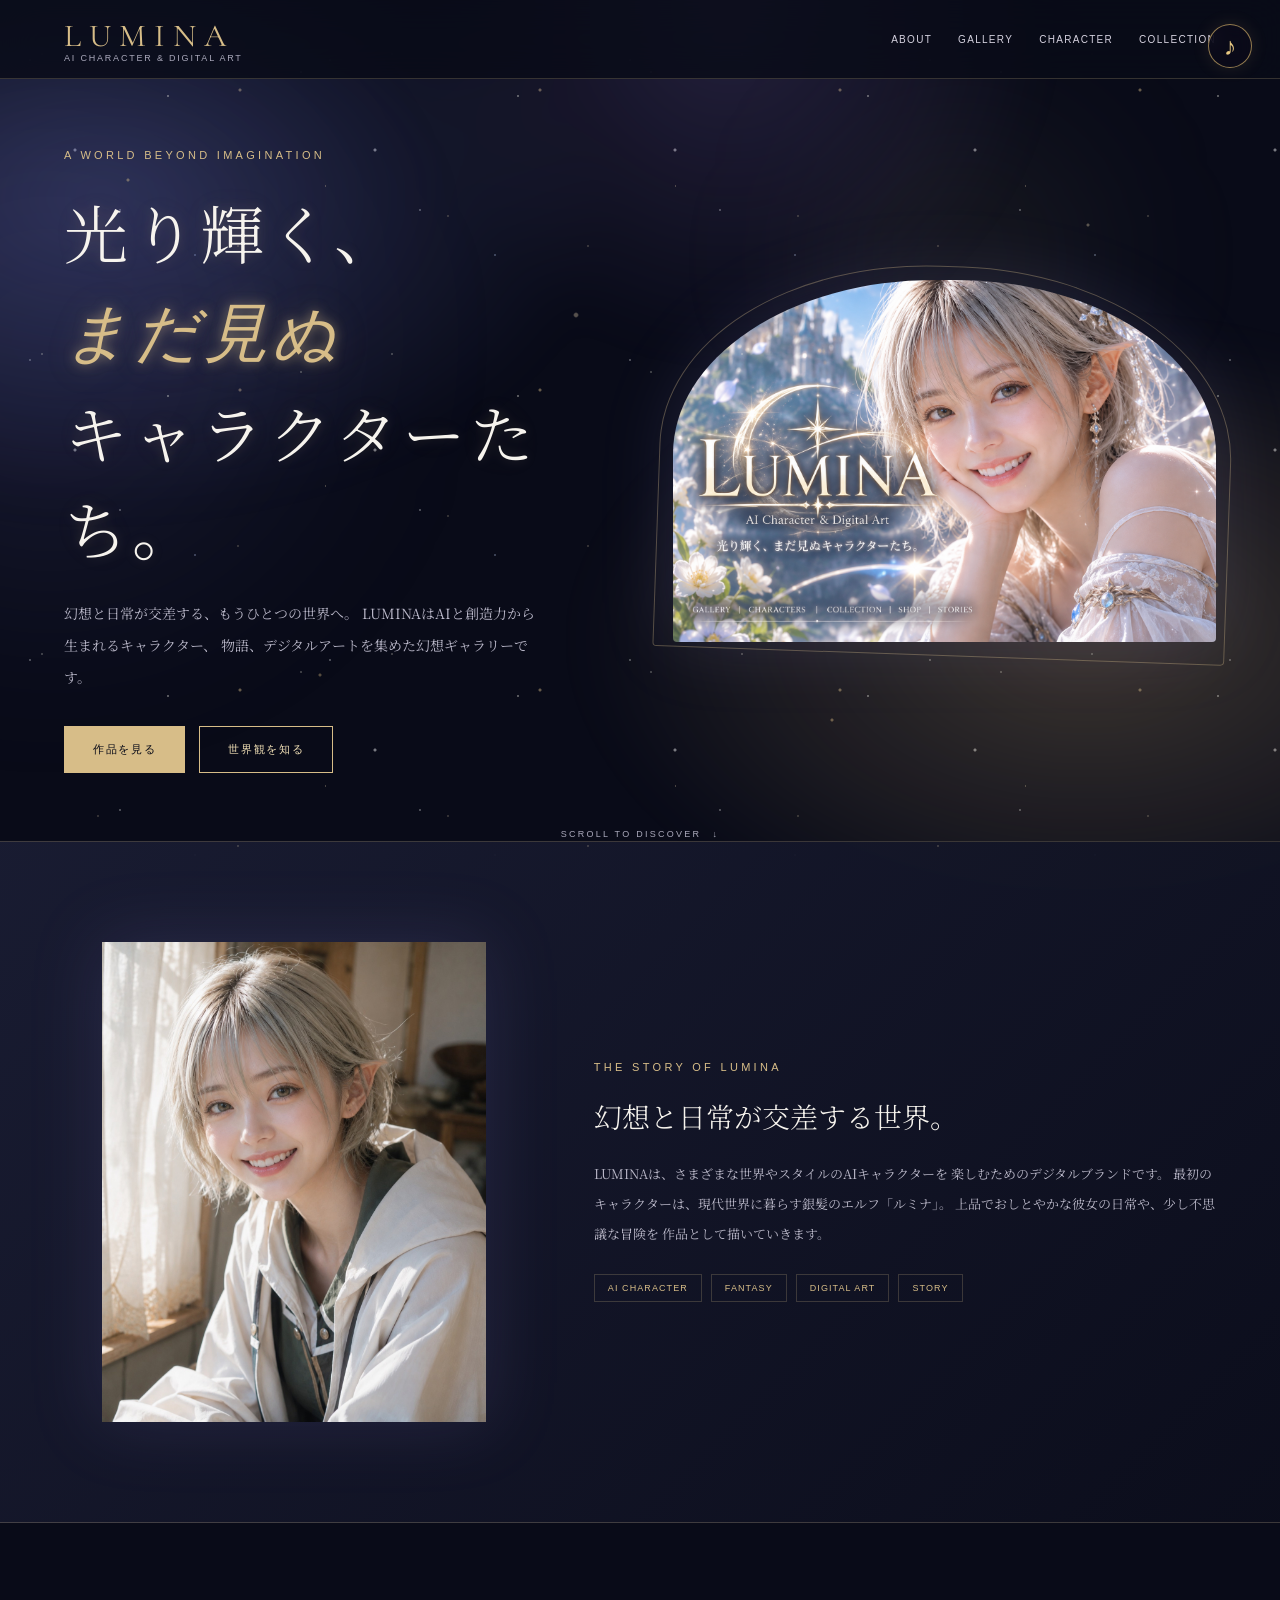
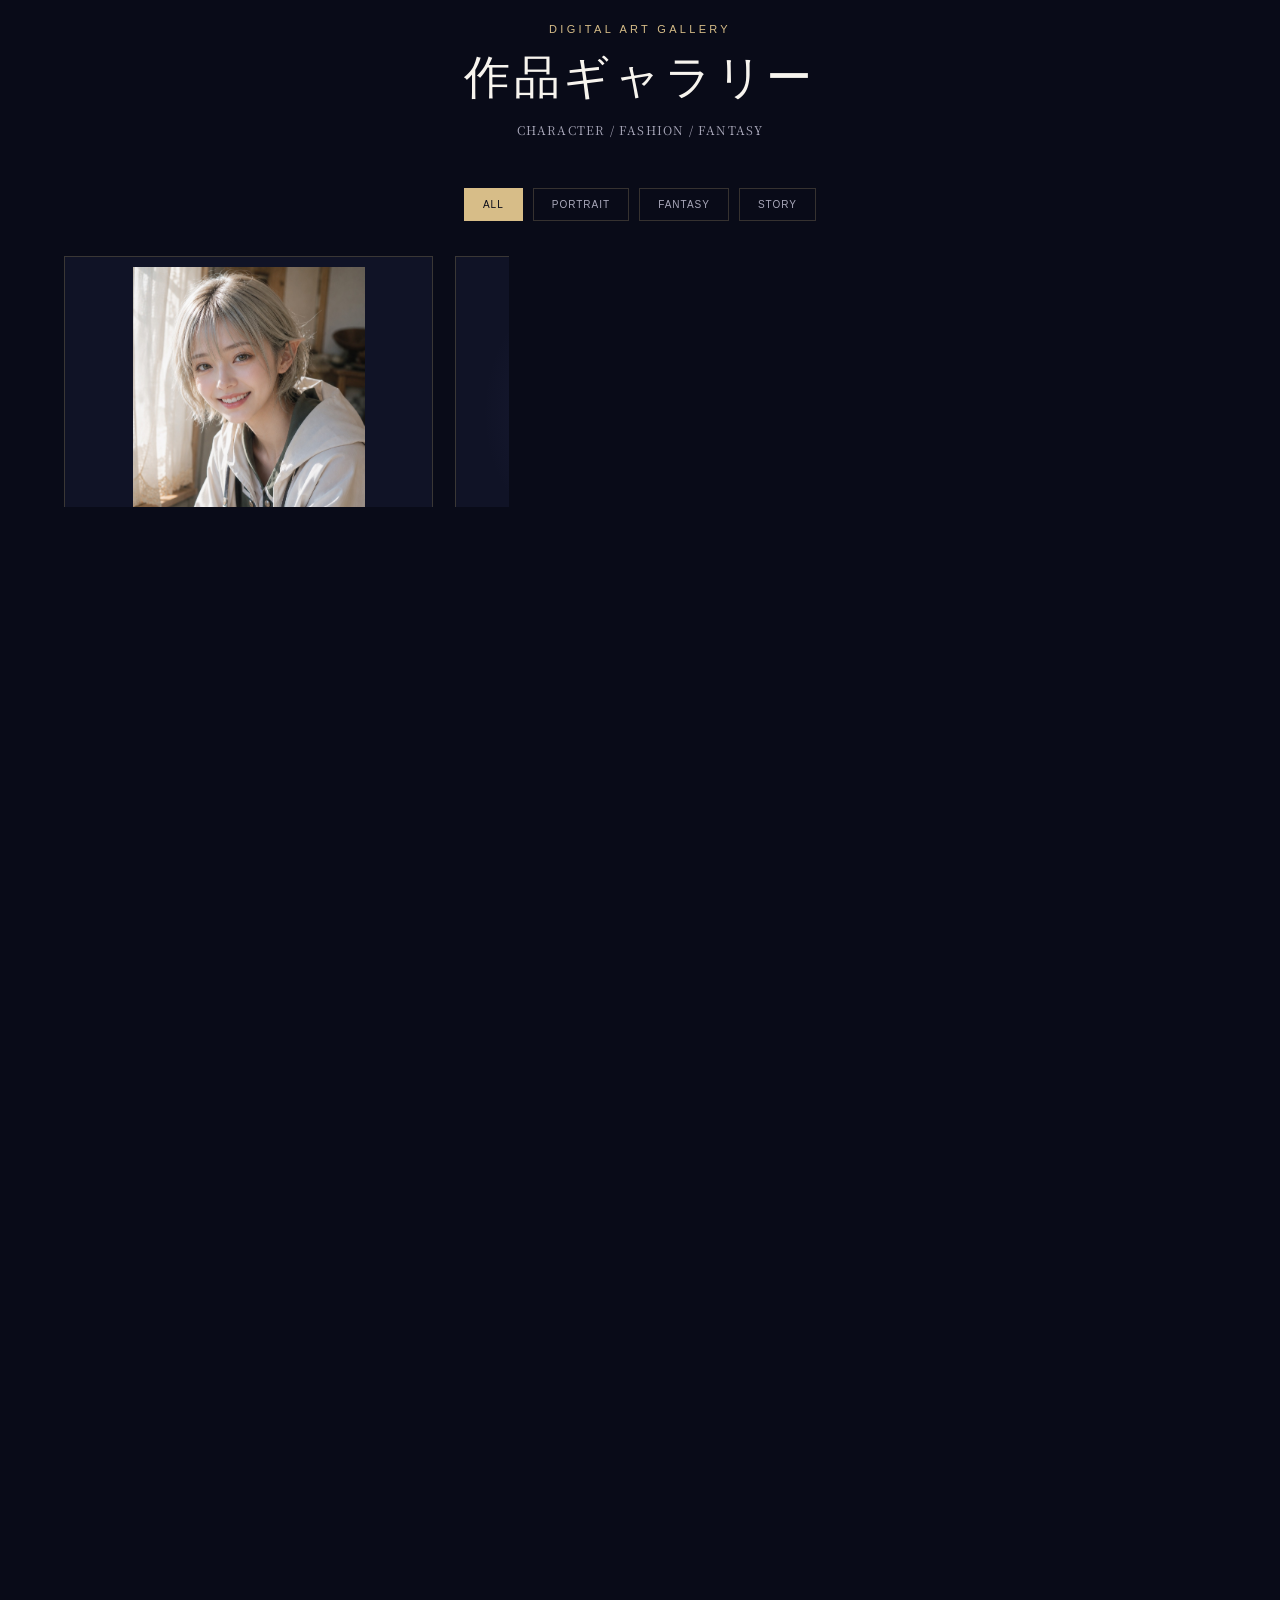
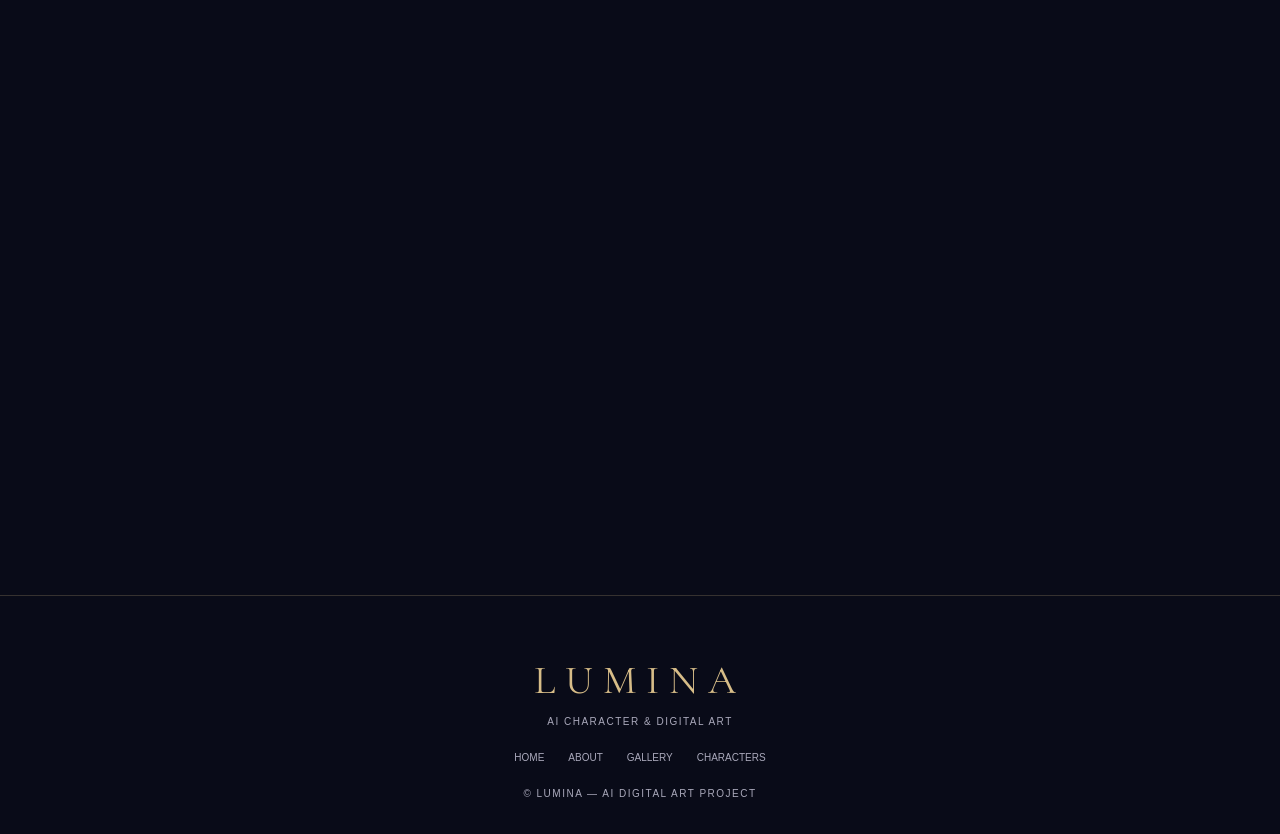
==== commit 52269bdb: "Add LUMINA music toggle" ====
--- a/index.html
+++ b/index.html
@@ -952,5 +952,18 @@
   
 
 <script src="js/script.js" defer></script>
+
+<!-- LUMINA MUSIC -->
+<button id="lumina-music-toggle"
+        class="lumina-music-toggle"
+        aria-label="音楽を再生"
+        title="音楽を再生">
+  <span class="music-icon">♪</span>
+</button>
+
+<audio id="lumina-background-music" loop>
+  <source src="assets/music/lumina-01.m4a" type="audio/mp4">
+</audio>
+
 </body>
 </html>
--- a/css/style.css
+++ b/css/style.css
@@ -883,7 +883,7 @@
 }
 
 @media (prefers-reduced-motion: reduce) {
-  body::after {
+  .lumina-floating-orbs {
     animation: none;
   }
 }
@@ -985,3 +985,92 @@
   to { opacity: 0.65; }
 }
 
+
+/* LUMINA ゆっくり漂う幻想的な光のオーブ */
+body {
+  background:
+    radial-gradient(ellipse at 15% 20%, rgba(75, 79, 145, 0.16), transparent 45%),
+    radial-gradient(ellipse at 85% 65%, rgba(145, 111, 75, 0.09), transparent 42%),
+    linear-gradient(145deg, #090b18 0%, #10152b 48%, #090b18 100%);
+  background-attachment: fixed;
+}
+
+.lumina-floating-orbs {
+  position: fixed;
+  inset: -20%;
+  pointer-events: none;
+  z-index: 0;
+  background:
+    radial-gradient(ellipse at 20% 30%, rgba(120, 130, 220, 0.28), transparent 25%),
+    radial-gradient(ellipse at 75% 65%, rgba(220, 185, 125, 0.24), transparent 27%),
+    radial-gradient(ellipse at 55% 15%, rgba(150, 120, 210, 0.20), transparent 23%);
+  filter: blur(22px);
+  animation: luminaFloatingOrbs 24s ease-in-out infinite alternate;
+}
+
+@keyframes luminaFloatingOrbs {
+  0% {
+    transform: translate3d(-2%, 1%, 0) scale(1);
+  }
+  50% {
+    transform: translate3d(2%, -2%, 0) scale(1.06);
+  }
+  100% {
+    transform: translate3d(-1%, 2%, 0) scale(1.02);
+  }
+}
+
+@media (prefers-reduced-motion: reduce) {
+  body::after {
+    animation: none;
+  }
+}
+
+
+
+/* LUMINA Music Toggle */
+.lumina-music-toggle {
+  position: fixed;
+  top: 24px;
+  right: 28px;
+  z-index: 9999;
+  width: 44px;
+  height: 44px;
+  border: 1px solid rgba(220, 185, 110, 0.65);
+  border-radius: 50%;
+  background: rgba(12, 10, 25, 0.72);
+  color: #e8c982;
+  font-size: 25px;
+  cursor: pointer;
+  backdrop-filter: blur(8px);
+  box-shadow: 0 0 18px rgba(220, 185, 110, 0.12);
+  transition: all 0.3s ease;
+}
+
+.lumina-music-toggle:hover {
+  background: rgba(220, 185, 110, 0.16);
+  box-shadow: 0 0 22px rgba(220, 185, 110, 0.35);
+  transform: scale(1.08);
+}
+
+.lumina-music-toggle.is-playing {
+  animation: luminaMusicGlow 3s ease-in-out infinite;
+}
+
+@keyframes luminaMusicGlow {
+  0%, 100% {
+    box-shadow: 0 0 12px rgba(220, 185, 110, 0.15);
+  }
+  50% {
+    box-shadow: 0 0 24px rgba(220, 185, 110, 0.42);
+  }
+}
+
+@media (max-width: 760px) {
+  .lumina-music-toggle {
+    top: 16px;
+    right: 16px;
+    width: 40px;
+    height: 40px;
+  }
+}
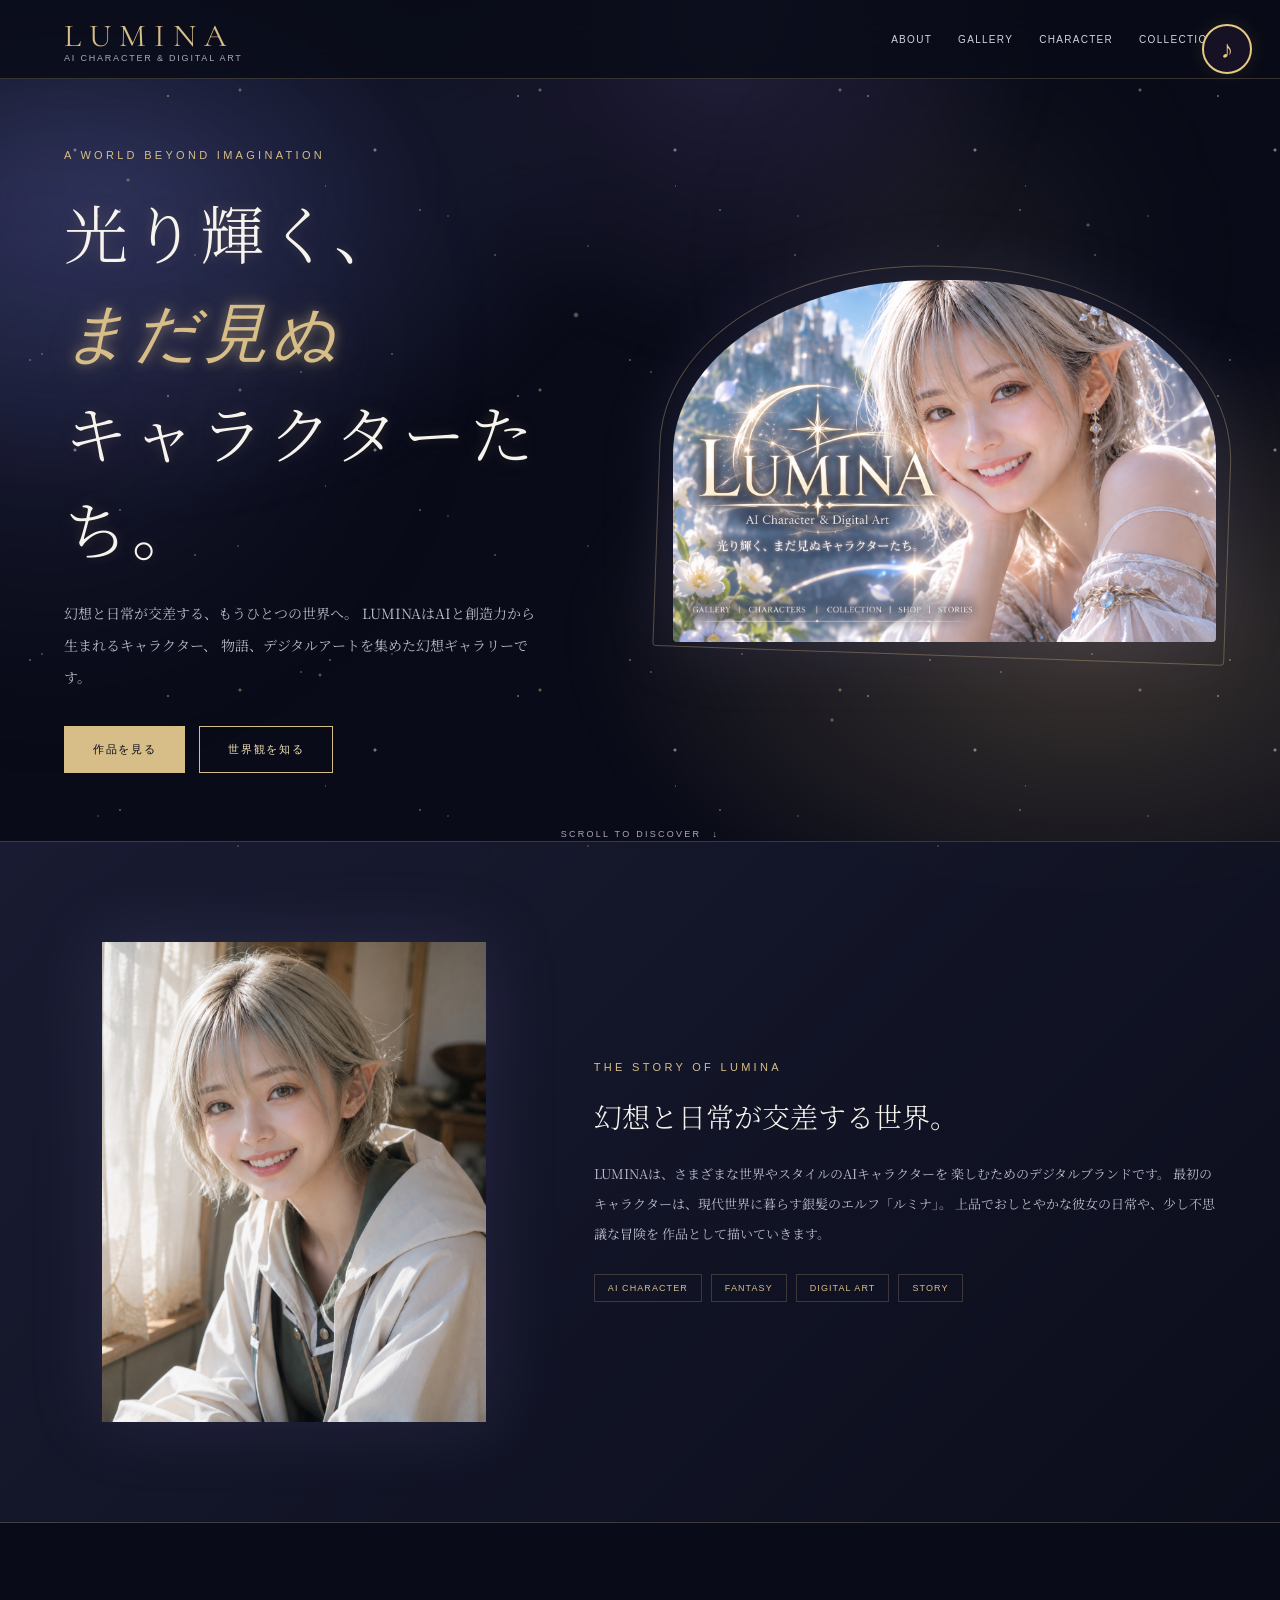
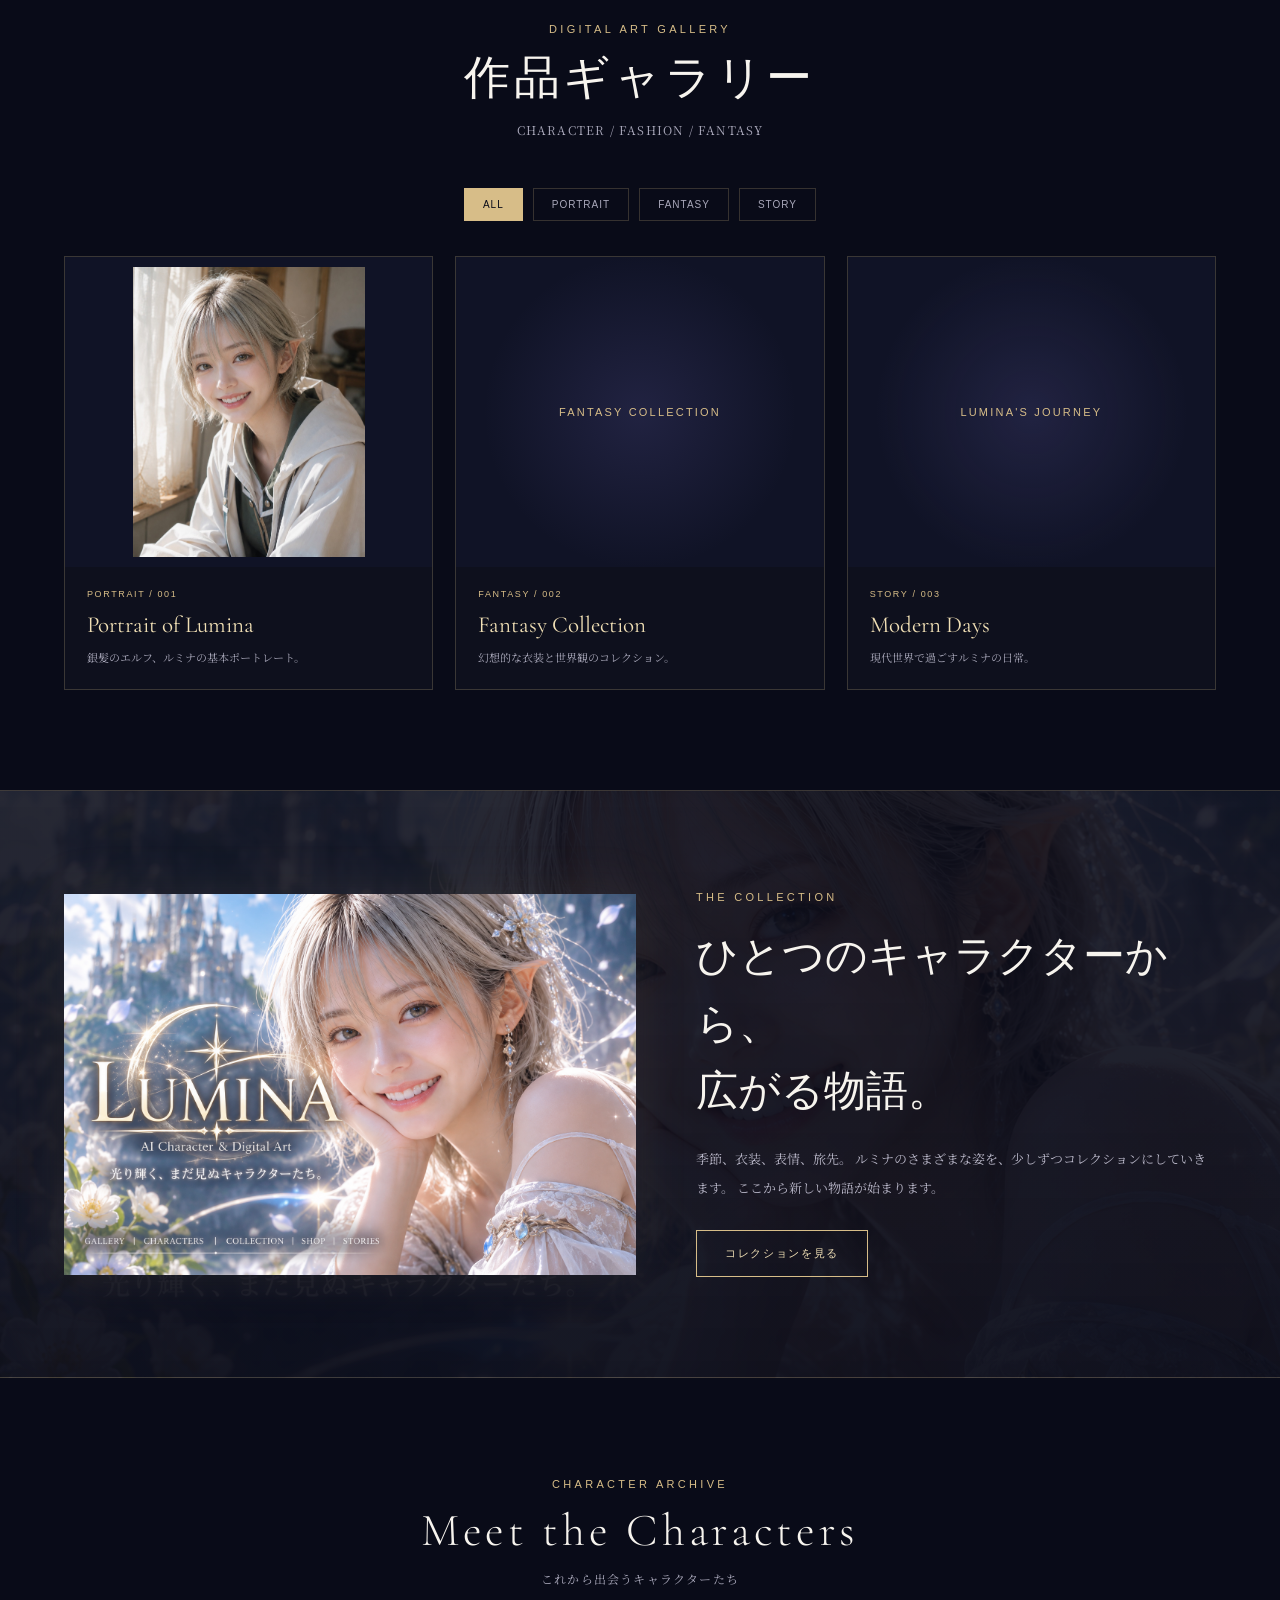
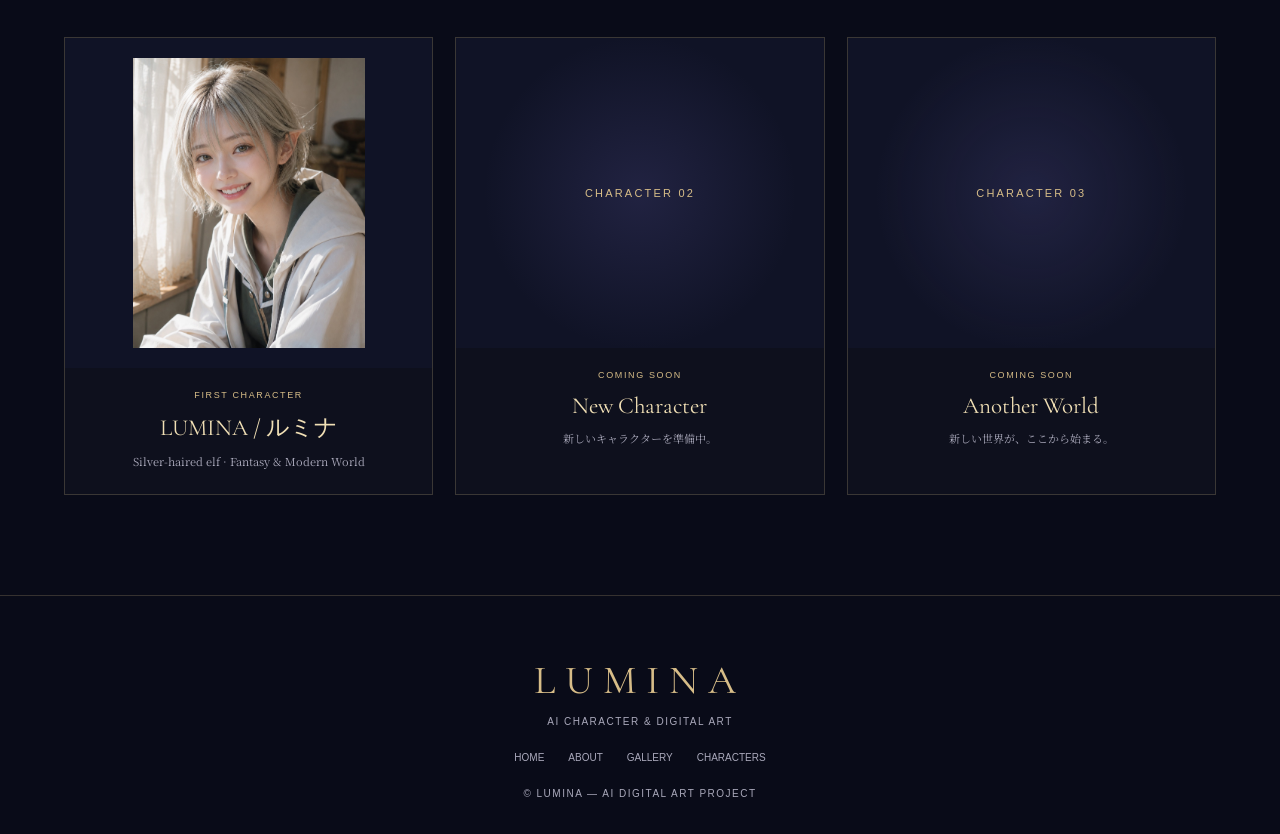
==== commit c85034f1: "Add files via upload" ====
--- a/index.html
+++ b/index.html
@@ -6,7 +6,7 @@
 <meta name="theme-color" content="#090b18">
 <meta name="description" content="LUMINA — AI Character & Digital Art. 幻想と光が交差するキャラクターギャラリー。">
 <title>LUMINA | AI Character & Digital Art</title>
-<link rel="stylesheet" href="css/style.css">
+<link rel="stylesheet" href="style.css">
 
 <style>
 @import url('https://fonts.googleapis.com/css2?family=Cormorant+Garamond:wght@300;400;500;600&family=Noto+Serif+JP:wght@300;400;500&display=swap');
@@ -951,7 +951,7 @@
 </div>
   
 
-<script src="js/script.js" defer></script>
+<script src="script.js" defer></script>
 
 <!-- LUMINA MUSIC -->
 <button id="lumina-music-toggle"
--- a/style.css
+++ b/style.css
@@ -0,0 +1,1104 @@
+
+@import url('https://fonts.googleapis.com/css2?family=Cormorant+Garamond:wght@300;400;500;600&family=Noto+Serif+JP:wght@300;400;500&display=swap');
+
+:root {
+  --bg: #090b18;
+  --bg2: #111528;
+  --gold: #d7bd88;
+  --gold-light: #f0dfb5;
+  --white: #f7f4ee;
+  --muted: #aaa9bb;
+  --line: rgba(215,189,136,.22);
+}
+
+* {
+  box-sizing: border-box;
+  margin: 0;
+  padding: 0;
+}
+
+html {
+  scroll-behavior: smooth;
+  scroll-padding-top: 90px;
+}
+
+body {
+  background: var(--bg);
+  color: var(--white);
+  font-family: "Noto Serif JP", serif;
+  overflow-x: hidden;
+}
+
+a {
+  color: inherit;
+  text-decoration: none;
+}
+
+img {
+  max-width: 100%;
+  display: block;
+}
+
+.wrap {
+  width: min(1180px, 90%);
+  margin: auto;
+}
+
+/* 星空背景 */
+
+.stars {
+  position: fixed;
+  inset: 0;
+  pointer-events: none;
+  z-index: -1;
+  background:
+    radial-gradient(1px 1px at 10% 20%, #fff 50%, transparent 100%),
+    radial-gradient(2px 2px at 80% 30%, #d7bd88 50%, transparent 100%),
+    radial-gradient(1px 1px at 40% 70%, #fff 50%, transparent 100%),
+    radial-gradient(1px 1px at 65% 85%, #c7d7ff 50%, transparent 100%),
+    radial-gradient(2px 2px at 25% 50%, #fff 50%, transparent 100%);
+  background-size: 300px 300px;
+  opacity: .45;
+  animation: starMove 80s linear infinite;
+}
+
+@keyframes starMove {
+  from { transform: translateY(0); }
+  to { transform: translateY(-300px); }
+}
+
+.glow {
+  position: fixed;
+  width: 500px;
+  height: 500px;
+  border-radius: 50%;
+  background: rgba(111,105,190,.12);
+  filter: blur(100px);
+  pointer-events: none;
+  z-index: -1;
+  top: 10%;
+  left: -200px;
+}
+
+/* ヘッダー */
+
+header {
+  position: sticky;
+  top: 0;
+  z-index: 100;
+  background: rgba(9,11,24,.82);
+  backdrop-filter: blur(18px);
+  border-bottom: 1px solid var(--line);
+}
+
+.nav {
+  min-height: 78px;
+  display: flex;
+  align-items: center;
+  justify-content: space-between;
+  gap: 25px;
+}
+
+.logo {
+  font-family: "Cormorant Garamond", serif;
+  font-size: 32px;
+  letter-spacing: .25em;
+  color: var(--gold);
+}
+
+.logo small {
+  display: block;
+  font: 9px sans-serif;
+  letter-spacing: .2em;
+  color: var(--muted);
+  margin-top: -2px;
+}
+
+nav {
+  display: flex;
+  gap: 26px;
+  font: 10px sans-serif;
+  letter-spacing: .13em;
+  color: #d5d2df;
+}
+
+nav a {
+  transition: color .3s;
+}
+
+nav a:hover {
+  color: var(--gold);
+}
+
+/* 共通 */
+
+.eyebrow {
+  font: 11px sans-serif;
+  letter-spacing: .3em;
+  text-transform: uppercase;
+  color: var(--gold);
+}
+
+.section-head {
+  text-align: center;
+  margin-bottom: 50px;
+}
+
+.section-head h2 {
+  font: 300 clamp(30px,4vw,46px) "Cormorant Garamond", serif;
+  margin: 12px 0;
+  letter-spacing: .08em;
+}
+
+.section-head p {
+  font-size: 12px;
+  color: var(--muted);
+  letter-spacing: .1em;
+}
+
+section {
+  padding: 100px 0;
+}
+
+/* ヒーロー */
+
+.hero {
+  min-height: 650px;
+  display: grid;
+  grid-template-columns: 1fr 1fr;
+  align-items: center;
+  gap: 65px;
+  padding-top: 70px;
+  padding-bottom: 90px;
+}
+
+.hero-copy {
+  animation: fadeUp 1.2s ease both;
+}
+
+.hero h1 {
+  font-size: clamp(38px,5vw,68px);
+  font-weight: 300;
+  line-height: 1.5;
+  margin: 22px 0;
+  letter-spacing: .06em;
+}
+
+.hero h1 span {
+  color: var(--gold);
+  font-family: "Cormorant Garamond", serif;
+  font-style: italic;
+}
+
+.lead {
+  color: #b9b7c8;
+  font-size: 14px;
+  line-height: 2.3;
+  max-width: 480px;
+}
+
+.buttons {
+  display: flex;
+  flex-wrap: wrap;
+  gap: 14px;
+  margin-top: 32px;
+}
+
+.btn {
+  display: inline-block;
+  padding: 15px 28px;
+  border: 1px solid var(--gold);
+  color: var(--gold-light);
+  font: 11px sans-serif;
+  letter-spacing: .15em;
+  transition: .3s;
+}
+
+.btn:hover {
+  background: var(--gold);
+  color: var(--bg);
+  transform: translateY(-3px);
+  box-shadow: 0 8px 30px rgba(215,189,136,.18);
+}
+
+.btn.primary {
+  background: var(--gold);
+  color: var(--bg);
+}
+
+.hero-image {
+  position: relative;
+  animation: fadeIn 1.5s ease both;
+}
+
+.hero-image::before {
+  content: "";
+  position: absolute;
+  inset: -14px;
+  border: 1px solid rgba(215,189,136,.35);
+  border-radius: 48% 48% 4px 4px;
+  transform: rotate(2deg);
+}
+
+.hero-image img {
+  width: 100%;
+  max-height: 570px;
+  object-fit: contain;
+  border-radius: 48% 48% 4px 4px;
+  position: relative;
+  filter: drop-shadow(0 0 35px rgba(151,143,220,.16));
+}
+
+.image-caption {
+  position: absolute;
+  bottom: 20px;
+  left: 20px;
+  padding: 13px 18px;
+  background: rgba(9,11,24,.82);
+  border: 1px solid var(--line);
+  color: var(--gold-light);
+  font: 11px sans-serif;
+  letter-spacing: .12em;
+}
+
+/* ボタンの光 */
+
+.scroll-note {
+  text-align: center;
+  color: var(--muted);
+  font: 9px sans-serif;
+  letter-spacing: .25em;
+  margin-top: -35px;
+}
+
+/* ABOUT */
+
+.about {
+  background: linear-gradient(135deg, rgba(26,29,51,.95), rgba(12,14,28,.95));
+  border-top: 1px solid var(--line);
+  border-bottom: 1px solid var(--line);
+}
+
+.about-grid {
+  display: grid;
+  grid-template-columns: .85fr 1.15fr;
+  align-items: center;
+  gap: 70px;
+}
+
+.about-image img {
+  width: 100%;
+  max-height: 480px;
+  object-fit: contain;
+  filter: drop-shadow(0 0 35px rgba(151,143,220,.15));
+}
+
+.about h3 {
+  font-size: 28px;
+  font-weight: 300;
+  line-height: 1.8;
+  margin: 18px 0;
+}
+
+.about p {
+  color: #b9b7c8;
+  font-size: 13px;
+  line-height: 2.3;
+}
+
+.tags {
+  display: flex;
+  flex-wrap: wrap;
+  gap: 9px;
+  margin-top: 25px;
+}
+
+.tag {
+  padding: 8px 13px;
+  border: 1px solid var(--line);
+  color: var(--gold);
+  font: 9px sans-serif;
+  letter-spacing: .12em;
+}
+
+/* ギャラリー */
+
+.gallery-controls {
+  display: flex;
+  justify-content: center;
+  flex-wrap: wrap;
+  gap: 10px;
+  margin-bottom: 35px;
+}
+
+.filter-btn {
+  background: transparent;
+  border: 1px solid var(--line);
+  color: var(--muted);
+  padding: 10px 18px;
+  cursor: pointer;
+  font: 10px sans-serif;
+  letter-spacing: .1em;
+  transition: .3s;
+}
+
+.filter-btn:hover,
+.filter-btn.active {
+  color: var(--bg);
+  background: var(--gold);
+  border-color: var(--gold);
+}
+
+.cards {
+  display: grid;
+  grid-template-columns: repeat(3,1fr);
+  gap: 22px;
+}
+
+.card {
+  background: rgba(255,255,255,.025);
+  border: 1px solid var(--line);
+  overflow: hidden;
+  transition: .4s;
+}
+
+.card:hover {
+  transform: translateY(-8px);
+  border-color: rgba(215,189,136,.6);
+  box-shadow: 0 18px 45px rgba(0,0,0,.2);
+}
+
+.card img {
+  width: 100%;
+  height: 310px;
+  object-fit: contain;
+  background: #101326;
+  padding: 10px;
+}
+
+.card-body {
+  padding: 22px;
+}
+
+.card h3 {
+  font: 23px "Cormorant Garamond", serif;
+  color: var(--gold-light);
+  margin-bottom: 8px;
+}
+
+.card p {
+  color: var(--muted);
+  font-size: 11px;
+  line-height: 1.9;
+}
+
+.card-category {
+  font: 9px sans-serif;
+  color: var(--gold);
+  letter-spacing: .18em;
+  margin-bottom: 12px;
+}
+
+.placeholder {
+  height: 310px;
+  display: flex;
+  align-items: center;
+  justify-content: center;
+  background:
+    radial-gradient(circle at center, rgba(111,105,190,.18), transparent 65%),
+    #101326;
+  color: var(--gold);
+  font: 11px sans-serif;
+  letter-spacing: .2em;
+}
+
+/* COLLECTION */
+
+.collection {
+  background:
+    linear-gradient(rgba(9,11,24,.88),rgba(9,11,24,.95)),
+    url("../assets/lumina-brand-poster.png") center/cover;
+  border-top: 1px solid var(--line);
+  border-bottom: 1px solid var(--line);
+}
+
+.collection-grid {
+  display: grid;
+  grid-template-columns: 1.1fr 1fr;
+  gap: 60px;
+  align-items: center;
+}
+
+.collection img {
+  width: 100%;
+  max-height: 500px;
+  object-fit: contain;
+  filter: drop-shadow(0 0 25px rgba(215,189,136,.1));
+}
+
+.collection h3 {
+  font: 300 clamp(28px,4vw,42px) "Cormorant Garamond", serif;
+  line-height: 1.6;
+  margin: 20px 0;
+}
+
+.collection p {
+  color: #b9b7c8;
+  font-size: 13px;
+  line-height: 2.2;
+  margin-bottom: 28px;
+}
+
+/* キャラクター */
+
+.character-card {
+  text-align: center;
+}
+
+.character-card img {
+  height: 330px;
+  object-fit: contain;
+  padding: 20px;
+}
+
+.character-card .card-body {
+  text-align: center;
+}
+
+/* フッター */
+
+footer {
+  padding: 60px 0 35px;
+  text-align: center;
+  border-top: 1px solid var(--line);
+}
+
+.footlogo {
+  font: 40px "Cormorant Garamond", serif;
+  letter-spacing: .25em;
+  color: var(--gold);
+}
+
+footer p {
+  font: 10px sans-serif;
+  color: var(--muted);
+  letter-spacing: .15em;
+  margin-top: 12px;
+}
+
+.footer-links {
+  display: flex;
+  justify-content: center;
+  gap: 24px;
+  margin: 25px 0;
+  font: 10px sans-serif;
+  color: var(--muted);
+}
+
+/* スクロール表示アニメーション */
+
+.reveal {
+  opacity: 0;
+  transform: translateY(35px);
+  transition: opacity .8s ease, transform .8s ease;
+}
+
+.reveal.visible {
+  opacity: 1;
+  transform: translateY(0);
+}
+
+@keyframes fadeUp {
+  from { opacity: 0; transform: translateY(25px); }
+  to { opacity: 1; transform: translateY(0); }
+}
+
+@keyframes fadeIn {
+  from { opacity: 0; }
+  to { opacity: 1; }
+}
+
+/* スマホ対応 */
+
+@media(max-width: 760px) {
+  .nav {
+    min-height: 68px;
+    flex-wrap: wrap;
+    padding: 12px 0;
+  }
+
+  .logo {
+    font-size: 27px;
+  }
+
+  nav {
+    width: 100%;
+    justify-content: space-between;
+    gap: 8px;
+    font-size: 9px;
+  }
+
+  section {
+    padding: 70px 0;
+  }
+
+  .hero {
+    grid-template-columns: 1fr;
+    gap: 35px;
+    padding-top: 40px;
+  }
+
+  .hero-image {
+    order: -1;
+  }
+
+  .hero-image img {
+    max-height: 430px;
+  }
+
+  .hero h1 {
+    font-size: 39px;
+  }
+
+  .about-grid,
+  .collection-grid {
+    grid-template-columns: 1fr;
+    gap: 35px;
+  }
+
+  .about-image img {
+    max-height: 350px;
+  }
+
+  .cards {
+    grid-template-columns: 1fr;
+  }
+
+  .card img,
+  .placeholder {
+    height: 330px;
+  }
+
+  .footer-links {
+    flex-wrap: wrap;
+  }
+}
+
+@media(prefers-reduced-motion: reduce) {
+  *, *::before, *::after {
+    animation-duration: .01ms !important;
+    transition-duration: .01ms !important;
+    scroll-behavior: auto !important;
+  }
+}
+
+
+/* ギャラリー拡大表示 */
+.gallery-modal {
+  position: fixed;
+  inset: 0;
+  z-index: 9999;
+  background: rgba(5, 6, 15, 0.96);
+  display: none;
+  align-items: center;
+  justify-content: center;
+  padding: 25px;
+}
+
+.gallery-modal.open {
+  display: flex;
+}
+
+.gallery-modal img {
+  max-width: 90%;
+  max-height: 85vh;
+  object-fit: contain;
+  box-shadow: 0 0 40px rgba(215,189,136,.15);
+}
+
+.modal-close,
+.modal-prev,
+.modal-next {
+  position: absolute;
+  background: transparent;
+  border: 1px solid rgba(215,189,136,.5);
+  color: #f0dfb5;
+  cursor: pointer;
+  padding: 12px 18px;
+  font-size: 20px;
+}
+
+.modal-close {
+  top: 20px;
+  right: 20px;
+}
+
+.modal-prev {
+  left: 20px;
+}
+
+.modal-next {
+  right: 20px;
+}
+
+.modal-count {
+  position: absolute;
+  bottom: 20px;
+  color: #d7bd88;
+  font: 12px sans-serif;
+  letter-spacing: .15em;
+}
+
+#gallery .card img {
+  cursor: zoom-in;
+}
+
+@media(max-width: 600px) {
+  .modal-prev {
+    left: 5px;
+  }
+
+  .modal-next {
+    right: 5px;
+  }
+
+  .gallery-modal img {
+    max-width: 100%;
+    max-height: 75vh;
+  }
+}
+
+  
+
+
+
+/* ギャラリー画像をクリックできるようにする */
+#gallery .card img {
+  cursor: zoom-in;
+}
+
+/* 拡大画面 */
+.gallery-modal {
+  position: fixed;
+  inset: 0;
+  z-index: 99999;
+  background: rgba(5, 6, 15, 0.96);
+  display: none;
+  align-items: center;
+  justify-content: center;
+  padding: 25px;
+}
+
+.gallery-modal.open {
+  display: flex;
+}
+
+.gallery-modal img {
+  max-width: 90%;
+  max-height: 85vh;
+  object-fit: contain;
+}
+
+/* 追加スマホ最適化 */
+@media (max-width: 760px) {
+  html, body {
+    width: 100%;
+    overflow-x: hidden;
+  }
+
+  .wrap {
+    width: calc(100% - 36px);
+    max-width: 100%;
+  }
+
+  nav {
+    font-size: 12px;
+    flex-wrap: wrap;
+  }
+
+  nav a {
+    padding: 8px 4px;
+  }
+
+  .hero h1 {
+    font-size: clamp(30px, 8vw, 39px);
+    line-height: 1.25;
+  }
+
+  .hero-image img,
+  .about-image img,
+  .card img {
+    width: 100%;
+    height: auto;
+    object-fit: cover;
+  }
+
+  .cards {
+    gap: 22px;
+  }
+
+  .gallery-modal {
+    padding: 12px;
+  }
+
+  .modal-close,
+  .modal-prev,
+  .modal-next {
+    padding: 12px;
+    min-width: 44px;
+    min-height: 44px;
+  }
+}
+
+@media (max-width: 380px) {
+  .logo {
+    font-size: 23px;
+  }
+
+  nav {
+    gap: 4px;
+    font-size: 11px;
+  }
+
+  section {
+    padding: 55px 0;
+  }
+}
+
+
+/* =================================
+   LUMINA トップページ演出強化
+================================= */
+
+/* タイトルのゴールドの光 */
+.hero h1 {
+  text-shadow:
+    0 0 12px rgba(215, 189, 136, 0.18),
+    0 0 30px rgba(215, 189, 136, 0.10);
+}
+
+.hero h1 span {
+  text-shadow:
+    0 0 12px rgba(215, 189, 136, 0.55),
+    0 0 35px rgba(215, 189, 136, 0.25);
+}
+
+/* メイン画像をふんわり登場させる */
+.hero-image {
+  animation: luminaImageReveal 1.8s ease both;
+}
+
+/* メイン文章をふんわり登場させる */
+.hero-copy {
+  animation: luminaTextReveal 1.4s ease both;
+}
+
+@keyframes luminaImageReveal {
+  from {
+    opacity: 0;
+    transform: translateY(24px) scale(0.97);
+  }
+  to {
+    opacity: 1;
+    transform: translateY(0) scale(1);
+  }
+}
+
+@keyframes luminaTextReveal {
+  from {
+    opacity: 0;
+    transform: translateY(18px);
+  }
+  to {
+    opacity: 1;
+    transform: translateY(0);
+  }
+}
+
+/* 背景に淡いゴールドの光 */
+.hero {
+  position: relative;
+}
+
+.hero::before {
+  content: "";
+  position: absolute;
+  width: 280px;
+  height: 280px;
+  top: 5%;
+  right: 10%;
+  border-radius: 50%;
+  background: rgba(215, 189, 136, 0.07);
+  filter: blur(80px);
+  pointer-events: none;
+  z-index: -1;
+}
+
+/* 動きを減らす設定を優先 */
+@media (prefers-reduced-motion: reduce) {
+  .hero-image,
+  .hero-copy {
+    animation: none;
+  }
+}
+
+
+/* =================================
+   LUMINA ゴールドパーティクル
+================================= */
+
+body {
+  position: relative;
+}
+
+body::after {
+  content: "";
+  position: fixed;
+  inset: 0;
+  z-index: 10;
+  pointer-events: none;
+  opacity: 0.45;
+
+  background-image:
+    radial-gradient(2px 2px at 10% 20%, rgba(255,220,150,.8) 50%, transparent 100%),
+    radial-gradient(2px 2px at 25% 75%, rgba(255,220,150,.7) 50%, transparent 100%),
+    radial-gradient(3px 3px at 45% 35%, rgba(255,235,190,.7) 50%, transparent 100%),
+    radial-gradient(2px 2px at 65% 80%, rgba(255,220,150,.8) 50%, transparent 100%),
+    radial-gradient(2px 2px at 85% 25%, rgba(255,235,190,.7) 50%, transparent 100%),
+    radial-gradient(3px 3px at 95% 65%, rgba(255,220,150,.6) 50%, transparent 100%);
+
+  background-size: 100% 100%;
+  animation: luminaParticles 18s ease-in-out infinite alternate;
+}
+
+@keyframes luminaParticles {
+  from {
+    transform: translateY(0);
+    opacity: 0.25;
+  }
+  to {
+    transform: translateY(-18px);
+    opacity: 0.65;
+  }
+}
+
+@media (prefers-reduced-motion: reduce) {
+  .lumina-floating-orbs {
+    animation: none;
+  }
+}
+
+
+/* スクロール時のフェードイン */
+.scroll-reveal {
+  opacity: 0;
+  transform: translateY(30px);
+  transition:
+    opacity 0.9s ease,
+    transform 0.9s ease;
+}
+
+.scroll-reveal.is-visible {
+  opacity: 1;
+  transform: translateY(0);
+}
+
+@media (prefers-reduced-motion: reduce) {
+  .scroll-reveal {
+    opacity: 1;
+    transform: none;
+    transition: none;
+  }
+}
+
+
+/* 淡く細い流れ星 */
+.lumina-shooting-star {
+  position: fixed;
+  top: 0;
+  left: 0;
+  width: 160px;
+  height: 1.5px;
+  border-radius: 50%;
+  background: linear-gradient(
+    to right,
+    transparent,
+    rgba(235, 218, 185, 0.32),
+    rgba(235, 218, 185, 0.75)
+  );
+  box-shadow: 0 0 4px rgba(235, 218, 185, 0.35);
+  pointer-events: none;
+  z-index: 9999;
+  opacity: 0;
+  transform: rotate(35deg);
+}
+
+.lumina-shooting-star.fly {
+  animation: luminaShootingStar 1.5s ease-out forwards;
+}
+
+@keyframes luminaShootingStar {
+  0% {
+    opacity: 0;
+    transform: translate(0, 0) rotate(35deg);
+  }
+  12% {
+    opacity: 1;
+  }
+  100% {
+    opacity: 0;
+    transform: translate(450px, 315px) rotate(35deg);
+  }
+}
+
+/* LUMINA 幻想的な夜空 */
+body {
+  background:
+    radial-gradient(ellipse at 15% 20%, rgba(75, 79, 145, 0.16), transparent 45%),
+    radial-gradient(ellipse at 85% 65%, rgba(145, 111, 75, 0.09), transparent 42%),
+    linear-gradient(145deg, #090b18 0%, #10152b 48%, #090b18 100%);
+  background-attachment: fixed;
+}
+
+
+/* LUMINA 星空のきらめき */
+body::before {
+  content: "";
+  position: fixed;
+  inset: 0;
+  pointer-events: none;
+  z-index: 1;
+  opacity: 0.45;
+  background-image:
+    radial-gradient(1px 1px at 12% 18%, rgba(255,255,235,.8) 50%, transparent 100%),
+    radial-gradient(1px 1px at 28% 72%, rgba(240,220,180,.7) 50%, transparent 100%),
+    radial-gradient(1.5px 1.5px at 48% 32%, rgba(255,255,245,.7) 50%, transparent 100%),
+    radial-gradient(1px 1px at 68% 82%, rgba(240,220,180,.7) 50%, transparent 100%),
+    radial-gradient(1px 1px at 86% 24%, rgba(255,255,235,.8) 50%, transparent 100%),
+    radial-gradient(1px 1px at 93% 62%, rgba(240,220,180,.6) 50%, transparent 100%);
+  background-size: 350px 300px;
+  animation: luminaStarTwinkle 6s ease-in-out infinite alternate;
+}
+
+@keyframes luminaStarTwinkle {
+  from { opacity: 0.2; }
+  to { opacity: 0.65; }
+}
+
+
+/* LUMINA ゆっくり漂う幻想的な光のオーブ */
+body {
+  background:
+    radial-gradient(ellipse at 15% 20%, rgba(75, 79, 145, 0.16), transparent 45%),
+    radial-gradient(ellipse at 85% 65%, rgba(145, 111, 75, 0.09), transparent 42%),
+    linear-gradient(145deg, #090b18 0%, #10152b 48%, #090b18 100%);
+  background-attachment: fixed;
+}
+
+.lumina-floating-orbs {
+  position: fixed;
+  inset: -20%;
+  pointer-events: none;
+  z-index: 0;
+  background:
+    radial-gradient(ellipse at 20% 30%, rgba(120, 130, 220, 0.28), transparent 25%),
+    radial-gradient(ellipse at 75% 65%, rgba(220, 185, 125, 0.24), transparent 27%),
+    radial-gradient(ellipse at 55% 15%, rgba(150, 120, 210, 0.20), transparent 23%);
+  filter: blur(22px);
+  animation: luminaFloatingOrbs 24s ease-in-out infinite alternate;
+}
+
+@keyframes luminaFloatingOrbs {
+  0% {
+    transform: translate3d(-2%, 1%, 0) scale(1);
+  }
+  50% {
+    transform: translate3d(2%, -2%, 0) scale(1.06);
+  }
+  100% {
+    transform: translate3d(-1%, 2%, 0) scale(1.02);
+  }
+}
+
+@media (prefers-reduced-motion: reduce) {
+  body::after {
+    animation: none;
+  }
+}
+
+
+
+/* LUMINA Music Toggle */
+.lumina-music-toggle {
+  position: fixed;
+  top: 24px;
+  right: 28px;
+  z-index: 9999;
+  width: 44px;
+  height: 44px;
+  border: 1px solid rgba(220, 185, 110, 0.65);
+  border-radius: 50%;
+  background: rgba(12, 10, 25, 0.72);
+  color: #e8c982;
+  font-size: 25px;
+  cursor: pointer;
+  backdrop-filter: blur(8px);
+  box-shadow: 0 0 18px rgba(220, 185, 110, 0.12);
+  transition: all 0.3s ease;
+}
+
+.lumina-music-toggle:hover {
+  background: rgba(220, 185, 110, 0.16);
+  box-shadow: 0 0 22px rgba(220, 185, 110, 0.35);
+  transform: scale(1.08);
+}
+
+.lumina-music-toggle.is-playing {
+  animation: luminaMusicGlow 3s ease-in-out infinite;
+}
+
+@keyframes luminaMusicGlow {
+  0%, 100% {
+    box-shadow: 0 0 12px rgba(220, 185, 110, 0.15);
+  }
+  50% {
+    box-shadow: 0 0 24px rgba(220, 185, 110, 0.42);
+  }
+}
+
+@media (max-width: 760px) {
+  .lumina-music-toggle {
+    top: 16px;
+    right: 16px;
+    width: 40px;
+    height: 40px;
+  }
+}
+
+/* MUSIC BUTTON VISIBILITY TEST */
+#lumina-music-toggle {
+  display: block !important;
+  visibility: visible !important;
+  opacity: 1 !important;
+  position: fixed !important;
+  top: 24px !important;
+  right: 28px !important;
+  z-index: 999999 !important;
+  width: 50px !important;
+  height: 50px !important;
+  background: #171126 !important;
+  color: #e8c982 !important;
+  border: 2px solid #e8c982 !important;
+}
+
+/* MUSIC BUTTON: hide while scrolling */
+#lumina-music-toggle {
+  transition: opacity 0.3s ease, visibility 0.3s ease;
+}
+
+#lumina-music-toggle.music-hidden {
+  opacity: 0 !important;
+  visibility: hidden !important;
+  pointer-events: none !important;
+}
+
